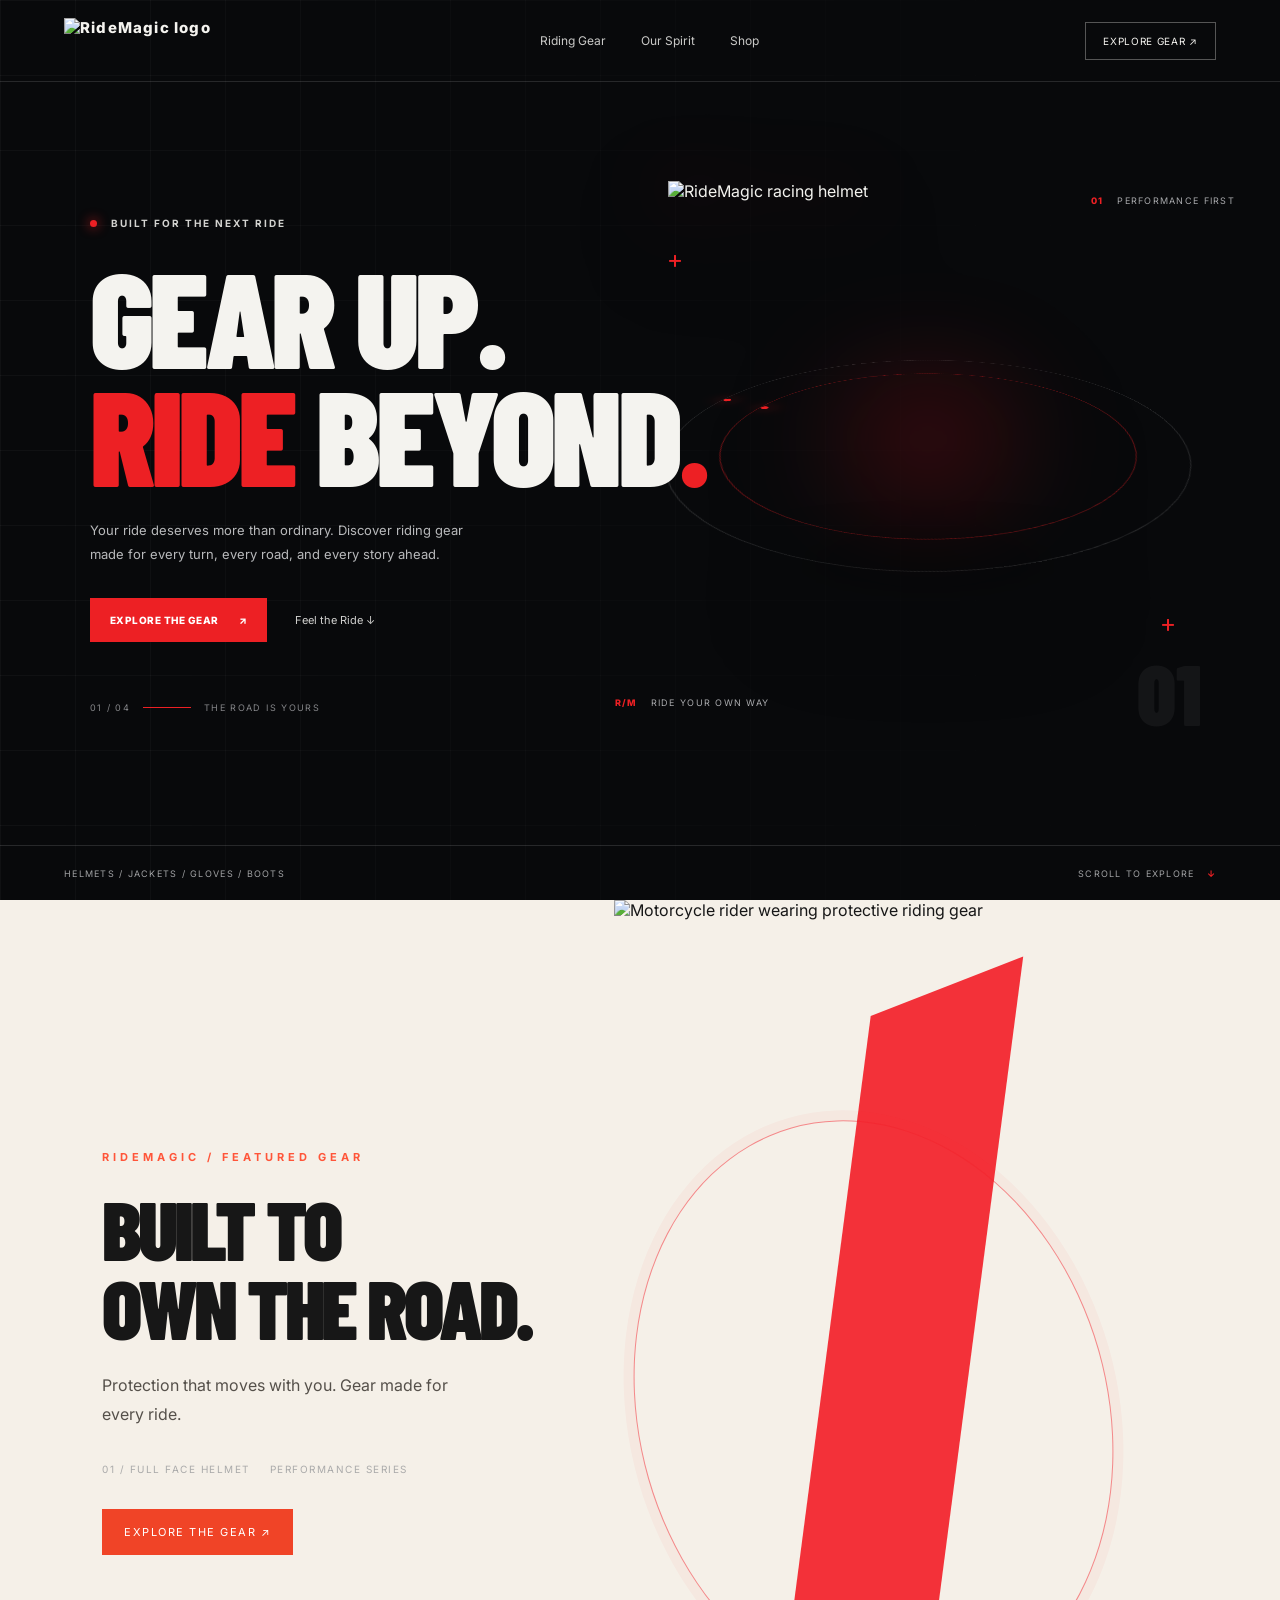
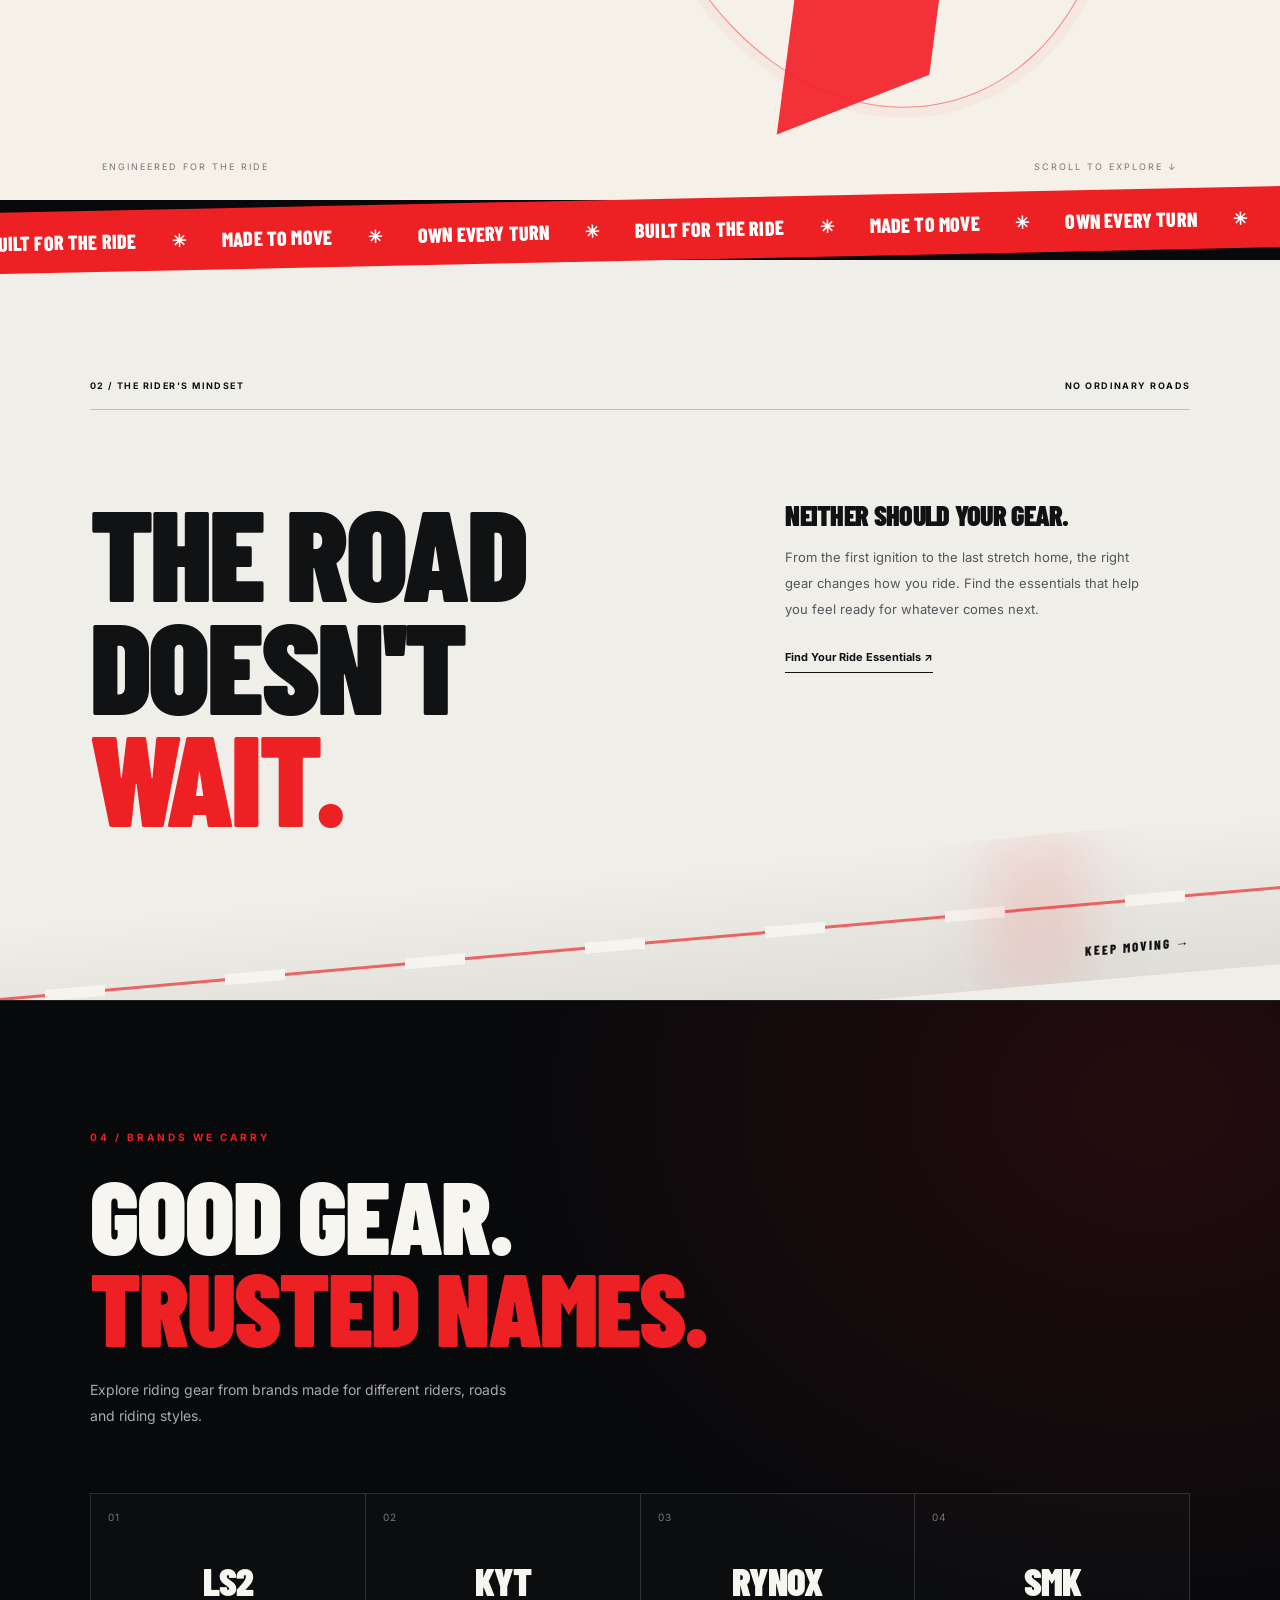
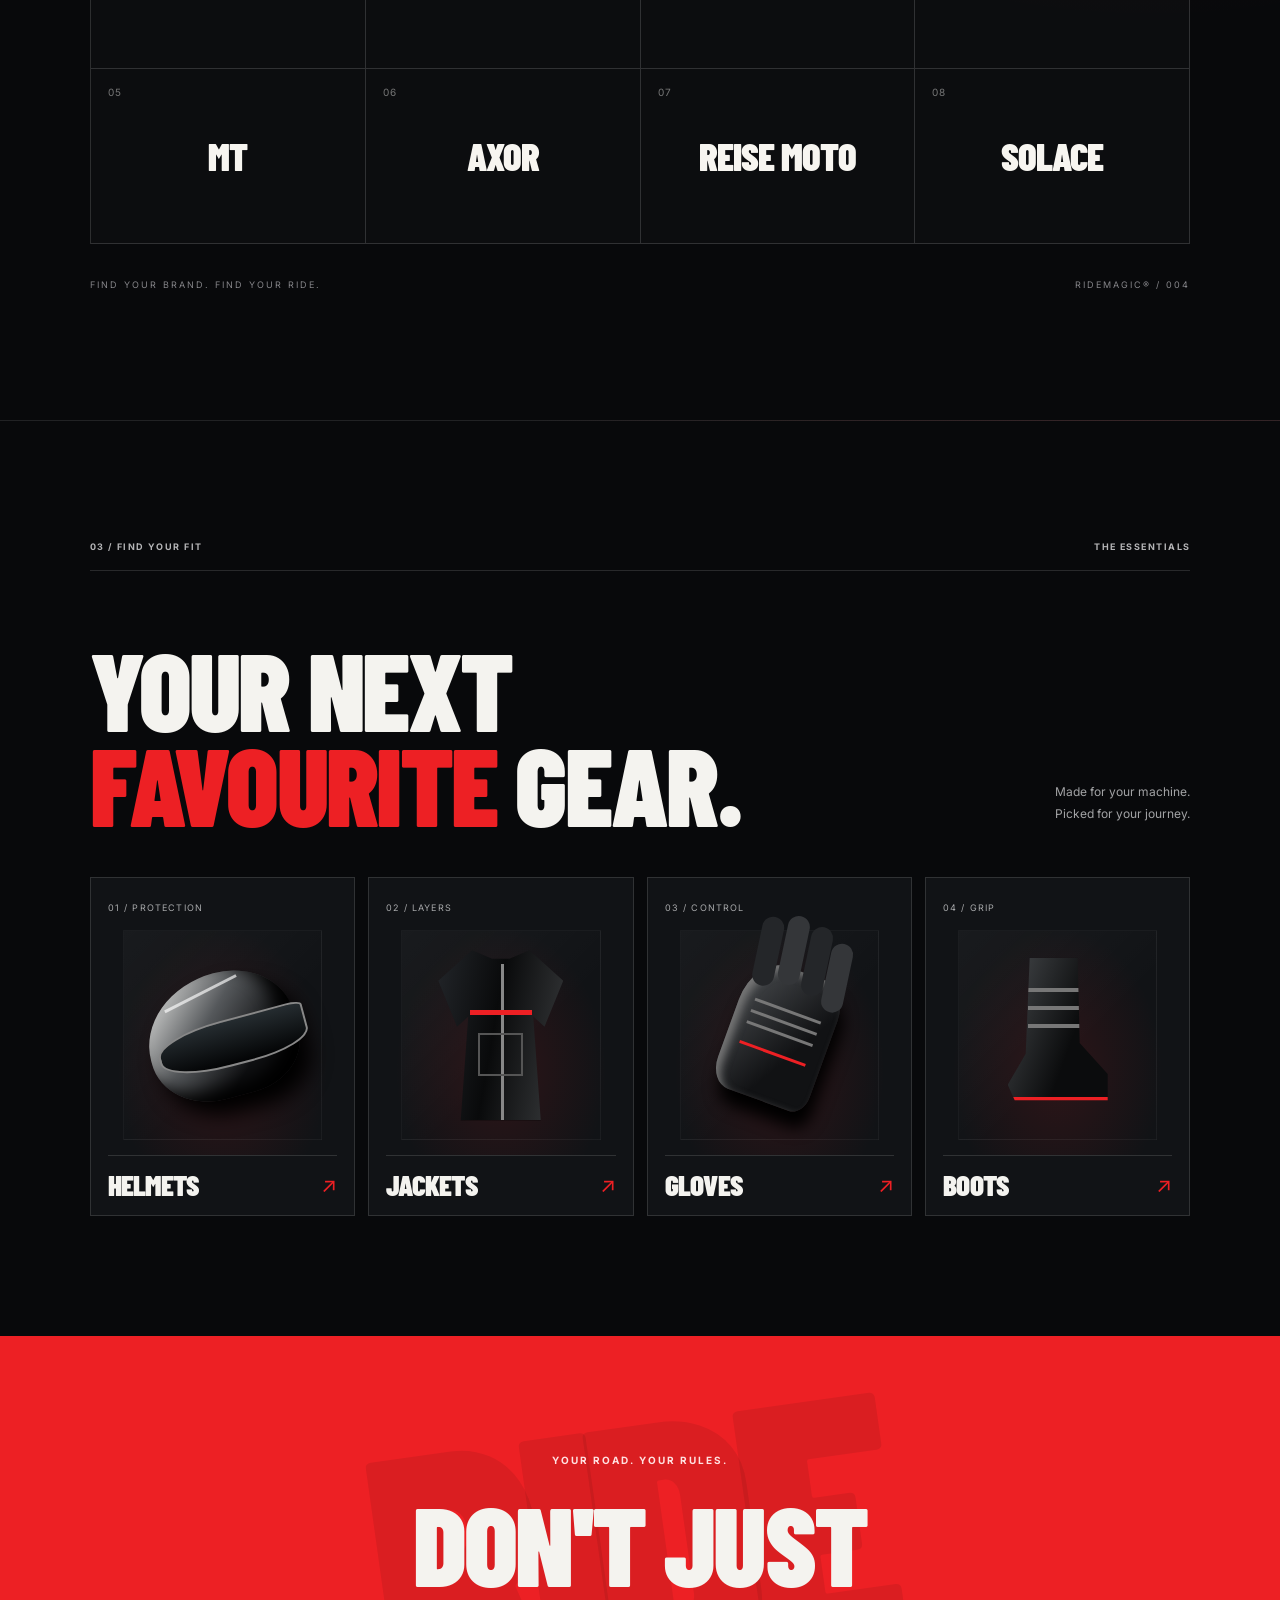
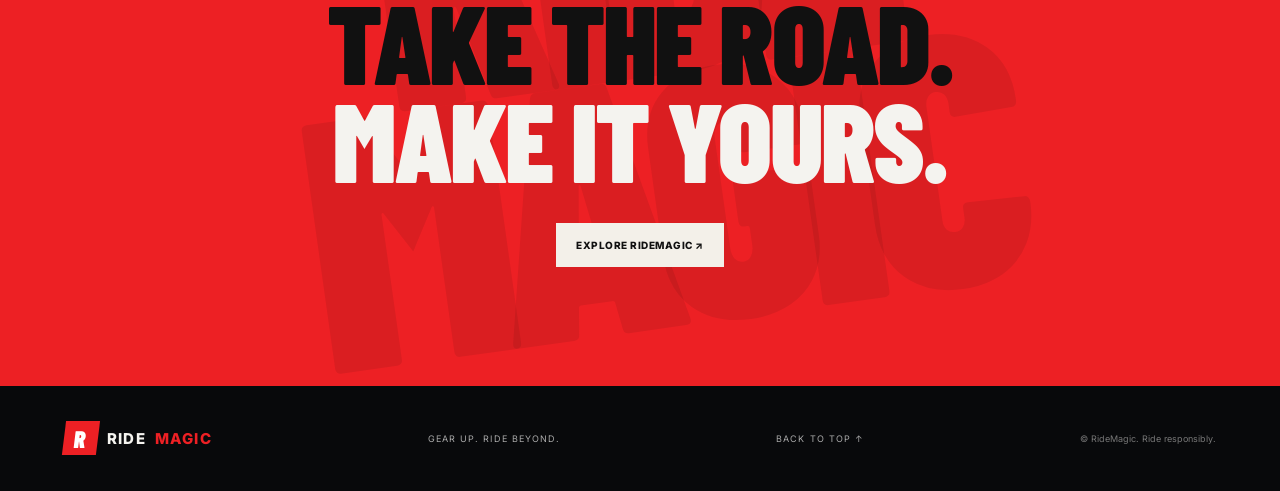
==== index.html @ cced3eed "Initial RideMagic website upload" ====
<!DOCTYPE html>
<html lang="en">
<head>
  <meta charset="UTF-8">
  <meta name="viewport" content="width=device-width, initial-scale=1.0">
  <meta name="theme-color" content="#08090b">
  <title>RideMagic | Gear Up. Ride Beyond.</title>

  <link rel="preconnect" href="https://fonts.googleapis.com">
  <link href="https://fonts.googleapis.com/css2?family=Barlow+Condensed:wght@500;600;700;800;900&family=Inter:wght@400;500;600;700&display=swap" rel="stylesheet">

  <link rel="stylesheet" href="style.css">
</head>
<body>

  <header class="site-header">
    <a href="#home" class="brand">
        <img src="assets/ridemagic-logo.png" alt="RideMagic logo">
    </a>

    <nav class="navigation" id="navigation">
      <a href="#gear">Riding Gear</a>
      <a href="#story">Our Spirit</a>
      <a href="#shop">Shop</a>
    </nav>

    <a href="#gear" class="header-button">Explore Gear ↗</a>

    <button class="menu-toggle" id="menu-toggle" aria-label="Open menu">☰</button>
  </header>

  <main>
    <!-- HERO -->
    <section class="hero" id="home">
      <div class="hero-grid"></div>

      <div class="hero-content">
        <p class="eyebrow"><span class="live-dot"></span> BUILT FOR THE NEXT RIDE</p>

        <h1>GEAR UP.<br><span>RIDE</span> BEYOND<span class="red">.</span></h1>

        <p class="hero-description">
          Your ride deserves more than ordinary. Discover riding gear
          made for every turn, every road, and every story ahead.
        </p>

        <div class="hero-actions">
          <a href="#gear" class="button button-red">Explore the Gear <span>↗</span></a>
          <a href="#story" class="text-link">Feel the Ride ↓</a>
        </div>

        <div class="hero-count">
          <span>01 / 04</span>
          <span class="count-line"></span>
          <span>THE ROAD IS YOURS</span>
        </div>
      </div>
       


      <!-- CSS-BUILT 3D HELMET -->
      <div class="visual-stage">
        <div class="orbit orbit-one"></div>
        <div class="orbit orbit-two"></div>

        <div class="floating-label label-top">
          <span>01</span> PERFORMANCE FIRST
        </div>

        


<div class="helmet-wrap" id="helmet">
  <div class="helmet-shadow"></div>

  
<div class="helmet-glow"></div>

<div class="helmet-showcase" id="helmet-showcase">
  <img
    src="assets/hero-helmet.png"
    alt="RideMagic racing helmet"
    class="helmet-image active"
    id="helmet-image"
  />

  <img
    src="assets/helmet-black.png"
    alt="Black motorcycle helmet"
    class="helmet-image"
  />

  <img
    src="assets/helmet-sport.png"
    alt="Sport motorcycle helmet"
    class="helmet-image"
  />

  <img
    src="assets/helmet-carbon.png"
    alt="Carbon motorcycle helmet"
    class="helmet-image"
  />
</div>



</div>



        <div class="floating-label label-bottom">
          <span>R/M</span> RIDE YOUR OWN WAY
        </div>

        <span class="cross cross-one">+</span>
        <span class="cross cross-two">+</span>
        <span class="stage-number">01</span>
      </div>

      <div class="hero-footer">
        <span>HELMETS / JACKETS / GLOVES / BOOTS</span>
        <span>SCROLL TO EXPLORE <b>↓</b></span>
      </div>
    </section>
    <section class="product-showcase" id="featured-gear">
  <div class="showcase-glow"></div>

  <div class="showcase-copy">
    <span class="eyebrow">RIDEMAGIC / FEATURED GEAR</span>
    <h2>BUILT TO<br />OWN THE ROAD.</h2>
    <p>Protection that moves with you. Gear made for every ride.</p>

    <div class="product-meta">
      <span>01 / FULL FACE HELMET</span>
      <span>PERFORMANCE SERIES</span>
    </div>

    <a href="#gear" class="showcase-button">EXPLORE THE GEAR ↗</a>
  </div>

  <div class="showcase-helmet-target" id="helmet-destination">
  <img
    src="assets/rider.png"
    alt="Motorcycle rider wearing protective riding gear"
    class="showcase-rider-image"
  >
</div>

  <div class="showcase-bottom">
    <span>ENGINEERED FOR THE RIDE</span>
    <span>SCROLL TO EXPLORE ↓</span>
  </div>
</section>

    <!-- MOVING TEXT STRIP -->
    <section class="ticker">
      <div class="ticker-track">
        <span>BUILT FOR THE RIDE</span><b>✳</b>
        <span>MADE TO MOVE</span><b>✳</b>
        <span>OWN EVERY TURN</span><b>✳</b>
        <span>BUILT FOR THE RIDE</span><b>✳</b>
        <span>MADE TO MOVE</span><b>✳</b>
        <span>OWN EVERY TURN</span><b>✳</b>
      </div>
    </section>

    <!-- BRAND STORY -->
    <section class="story section-pad" id="story">
      <div class="section-label">
        <span>02 / THE RIDER'S MINDSET</span>
        <span>NO ORDINARY ROADS</span>
      </div>

      <div class="story-layout">
        <h2>THE ROAD<br>DOESN'T <span>WAIT.</span></h2>

        <div class="story-copy">
          <h3>Neither should your gear.</h3>
          <p>
            From the first ignition to the last stretch home, the right
            gear changes how you ride. Find the essentials that help you
            feel ready for whatever comes next.
          </p>
          <a href="#gear" class="under-link">Find Your Ride Essentials ↗</a>
        </div>
      </div>

      <div class="road-graphic">
        <div class="road-line"></div>
        <div class="road-dashes"></div>
        <div class="road-glow"></div>
        <span>KEEP MOVING →</span>
      </div>
    </section>

<!-- RIDEMAGIC BRAND SHOWCASE -->
<section class="brands-section" id="brands">
  <div class="brands-heading">
    <span class="brands-eyebrow">04 / BRANDS WE CARRY</span>
    <h2>GOOD GEAR.<br><span>TRUSTED NAMES.</span></h2>
    <p>Explore riding gear from brands made for different riders, roads and riding styles.</p>
  </div>

  <div class="brands-grid">
    <a href="#gear" class="brand-card"><span>01</span><strong>LS2</strong><i>↗</i></a>
    <a href="#gear" class="brand-card"><span>02</span><strong>KYT</strong><i>↗</i></a>
    <a href="#gear" class="brand-card"><span>03</span><strong>RYNOX</strong><i>↗</i></a>
    <a href="#gear" class="brand-card"><span>04</span><strong>SMK</strong><i>↗</i></a>
    <a href="#gear" class="brand-card"><span>05</span><strong>MT</strong><i>↗</i></a>
    <a href="#gear" class="brand-card"><span>06</span><strong>AXOR</strong><i>↗</i></a>
    <a href="#gear" class="brand-card"><span>07</span><strong>REISE MOTO</strong><i>↗</i></a>
    <a href="#gear" class="brand-card"><span>08</span><strong>SOLACE</strong><i>↗</i></a>
  </div>

  <div class="brands-footer">
    <span>FIND YOUR BRAND. FIND YOUR RIDE.</span>
    <span>RIDEMAGIC® / 004</span>
  </div>
</section>

    <!-- GEAR COLLECTION -->
    <section class="gear section-pad" id="gear">
      <div class="section-label">
        <span>03 / FIND YOUR FIT</span>
        <span>THE ESSENTIALS</span>
      </div>

      <div class="gear-heading">
        <h2>YOUR NEXT<br><span>FAVOURITE</span> GEAR.</h2>
        <p>Made for your machine.<br>Picked for your journey.</p>
      </div>

      <div class="gear-grid">
        <a href="#shop" class="gear-card">
          <span class="card-index">01 / PROTECTION</span>
          <div class="gear-art">
            <div class="mini-helmet"><i></i></div>
          </div>
          <div class="card-bottom"><h3>HELMETS</h3><span>↗</span></div>
        </a>

        <a href="#shop" class="gear-card">
          <span class="card-index">02 / LAYERS</span>
          <div class="gear-art">
            <div class="jacket-shape"><i></i><b></b></div>
          </div>
          <div class="card-bottom"><h3>JACKETS</h3><span>↗</span></div>
        </a>

        <a href="#shop" class="gear-card">
          <span class="card-index">03 / CONTROL</span>
          <div class="gear-art">
            <div class="glove-shape"><i></i><i></i><i></i><i></i></div>
          </div>
          <div class="card-bottom"><h3>GLOVES</h3><span>↗</span></div>
        </a>

        <a href="#shop" class="gear-card">
          <span class="card-index">04 / GRIP</span>
          <div class="gear-art">
            <div class="boot-shape"><i></i></div>
          </div>
          <div class="card-bottom"><h3>BOOTS</h3><span>↗</span></div>
        </a>
      </div>
    </section>

    <!-- FINAL CTA -->
    <section class="final-section" id="shop">
      <div class="giant-text"><span>RIDE</span><span>MAGIC</span></div>

      <div class="final-content">
        <p class="eyebrow">YOUR ROAD. YOUR RULES.</p>
        <h2>DON'T JUST<br><span>TAKE THE ROAD.</span><br>MAKE IT YOURS.</h2>

        <!-- Replace # with your actual shop URL -->
        <a href="#" class="button button-light">Explore RideMagic ↗</a>
      </div>
    </section>
  </main>

  <footer class="footer">
    <a href="#home" class="brand">
      <span class="brand-icon">R</span>
      RIDE<span class="red">MAGIC</span>
    </a>
    <span>GEAR UP. RIDE BEYOND.</span>
    <a href="#home">BACK TO TOP ↑</a>
    <small>© <span id="year"></span> RideMagic. Ride responsibly.</small>
  </footer>

  <!-- Animation libraries -->
  <script src="https://cdnjs.cloudflare.com/ajax/libs/gsap/3.12.5/gsap.min.js"></script>
  <script src="https://cdnjs.cloudflare.com/ajax/libs/gsap/3.12.5/ScrollTrigger.min.js"></script>
  
<script type="importmap">
{
  "imports": {
    "three": "https://cdn.jsdelivr.net/npm/three@0.160.0/build/three.module.js"
  }
}
</script>

  <script type="module" src="script.js"></script>
</body>
</html>
---- style.css ----
:root {
  --bg: #08090b;
  --panel: #111316;
  --red: #ed2024;
  --white: #f4f3ef;
  --muted: #a2a3a5;
  --line: rgba(255, 255, 255, 0.13);
  --display: "Barlow Condensed", Impact, sans-serif;
  --body: "Inter", Arial, sans-serif;
}

* {
  box-sizing: border-box;
  margin: 0;
  padding: 0;
}

html {
  scroll-behavior: smooth;
  background: var(--bg);
}

body {
  background: var(--bg);
  color: var(--white);
  font-family: var(--body);
  overflow-x: hidden;
}

a {
  color: inherit;
  text-decoration: none;
}

button {
  font: inherit;
}

.red {
  color: var(--red);
}

/* HEADER */

.site-header {
  height: 82px;
  position: absolute;
  top: 0;
  left: 0;
  right: 0;
  z-index: 30;
  display: flex;
  align-items: center;
  justify-content: space-between;
  padding: 0 5vw;
  border-bottom: 1px solid var(--line);
}

.brand {
  display: flex;
  align-items: center;
  gap: 9px;
  font-size: 15px;
  font-weight: 800;
  letter-spacing: 0.08em;
}

.brand-icon {
  display: grid;
  place-items: center;
  width: 34px;
  height: 34px;
  background: var(--red);
  color: white;
  font: 900 24px var(--display);
  transform: skew(-7deg);
}

.navigation {
  display: flex;
  gap: 35px;
  font-size: 12px;
  color: #c9c9c7;
}

.navigation a,
.footer a {
  transition: color 0.25s ease;
}

.navigation a:hover,
.footer a:hover {
  color: var(--red);
}

.header-button {
  border: 1px solid #555;
  padding: 12px 17px;
  font-size: 10px;
  text-transform: uppercase;
  letter-spacing: 0.07em;
}

.menu-toggle {
  display: none;
  color: white;
  background: none;
  border: 0;
  font-size: 25px;
  cursor: pointer;
}

/* HERO SECTION */

.hero {
  min-height: 760px;
  height: 100svh;
  max-height: 1100px;
  position: relative;
  display: flex;
  align-items: center;
  padding: 100px 7vw 90px;
  overflow: hidden;
}

.hero-grid {
  position: absolute;
  inset: 0;
  background-image:
    linear-gradient(rgba(255,255,255,.035) 1px, transparent 1px),
    linear-gradient(90deg, rgba(255,255,255,.035) 1px, transparent 1px);
  background-size: 75px 75px;
  mask-image: linear-gradient(90deg, black, transparent 90%);
}

.hero-content {
  width: 57%;
  position: relative;
  z-index: 4;
  padding-top: 20px;
}

.eyebrow {
  font-size: 10px;
  letter-spacing: 0.2em;
  font-weight: 700;
  color: #d3d3d0;
}

.live-dot {
  display: inline-block;
  width: 7px;
  height: 7px;
  border-radius: 50%;
  background: var(--red);
  margin-right: 10px;
  box-shadow: 0 0 12px var(--red);
}

h1,
h2,
h3 {
  font-family: var(--display);
  font-weight: 900;
  line-height: 0.88;
  letter-spacing: -0.025em;
}

.hero h1 {
  font-size: clamp(76px, 10.5vw, 158px);
  margin: 28px 0 24px;
  letter-spacing: -0.035em;
}

.hero h1 > span:first-of-type {
  color: var(--red);
}

.hero-description {
  max-width: 390px;
  color: #b8b9bb;
  font-size: 13px;
  line-height: 1.9;
}

.hero-actions {
  display: flex;
  align-items: center;
  gap: 28px;
  margin-top: 31px;
}

.button {
  display: inline-flex;
  align-items: center;
  justify-content: space-between;
  padding: 16px 20px;
  font-size: 10px;
  font-weight: 800;
  letter-spacing: 0.05em;
  text-transform: uppercase;
  transition: transform 0.3s, background 0.3s;
}

.button:hover {
  transform: translateY(-4px);
}

.button span {
  margin-left: 20px;
}

.button-red {
  background: var(--red);
  color: white;
}

.button-red:hover {
  background: #ff383d;
}

.text-link {
  font-size: 11px;
  color: #d0d0ce;
}

.hero-count {
  display: flex;
  align-items: center;
  gap: 13px;
  margin-top: 60px;
  color: #858689;
  font-size: 9px;
  letter-spacing: 0.15em;
}

.count-line {
  width: 48px;
  height: 1px;
  background: var(--red);
}

/* 3D-STYLE HELMET */

.visual-stage {
  position: absolute;
  right: 2%;
  top: 10%;
  width: 51%;
  height: 78%;
  min-height: 480px;
  display: grid;
  place-items: center;
  perspective: 1000px;
}

.orbit {
  position: absolute;
  width: min(40vw, 530px);
  height: min(40vw, 530px);
  border: 1px solid rgba(255,255,255,.14);
  border-radius: 50%;
  transform: rotateX(67deg) rotateZ(-20deg);
  animation: orbit 18s linear infinite;
}

.orbit-two {
  width: min(32vw, 420px);
  height: min(32vw, 420px);
  border-color: rgba(237,32,36,.45);
  animation-duration: 14s;
  animation-direction: reverse;
}

.orbit::after {
  content: "";
  position: absolute;
  top: 13%;
  left: 16%;
  width: 8px;
  height: 8px;
  border-radius: 50%;
  background: var(--red);
  box-shadow: 0 0 22px var(--red);
}

@keyframes orbit {
  to {
    transform: rotateX(67deg) rotateZ(340deg);
  }
}

.helmet-wrap {
  position: relative;
  width: 360px;
  height: 310px;
  transform-style: preserve-3d;
  animation: helmetFloat 5s ease-in-out infinite;
  filter: drop-shadow(0 35px 45px rgba(0,0,0,.65));
}

.helmet {
  position: absolute;
  inset: 0;
  transform: rotate(-10deg) rotateY(-17deg);
  transform-style: preserve-3d;
}

.helmet-shell {
  position: absolute;
  left: 25px;
  top: 23px;
  width: 300px;
  height: 235px;
  border-radius: 54% 48% 43% 47% / 55% 57% 35% 40%;
  background: linear-gradient(
    135deg,
    #f8f8f5 0%,
    #b9bab9 17%,
    #35373a 37%,
    #151719 62%,
    #050607 78%
  );
  border: 2px solid #8e9092;
  box-shadow:
    inset -24px -18px 30px #050607,
    inset 10px 9px 15px rgba(255,255,255,.75),
    12px 20px 0 rgba(0,0,0,.25);
  transform: rotate(-8deg);
}

.helmet-shell::after {
  content: "";
  position: absolute;
  inset: 8px 16px 12px 12px;
  border-radius: inherit;
  border-top: 2px solid rgba(255,255,255,.75);
  border-left: 1px solid rgba(255,255,255,.25);
}

.helmet-ridge {
  position: absolute;
  top: 29px;
  left: 108px;
  width: 145px;
  height: 28px;
  border-radius: 50%;
  background: linear-gradient(#fff, #666);
  transform: rotate(-9deg);
  opacity: 0.75;
}

.helmet-visor {
  position: absolute;
  left: 53px;
  top: 106px;
  width: 260px;
  height: 85px;
  border-radius: 48% 20% 45% 35% / 30% 24% 65% 65%;
  background: linear-gradient(160deg, #101a22, #020405 70%);
  border: 3px solid #8e9295;
  transform: rotate(-7deg);
  box-shadow:
    inset 0 3px 9px rgba(255,255,255,.45),
    0 8px 0 #1d1f21;
}

.helmet-shine {
  position: absolute;
  left: 80px;
  top: 117px;
  width: 150px;
  height: 9px;
  background: linear-gradient(90deg, transparent, rgba(255,255,255,.55), transparent);
  transform: rotate(-15deg);
  filter: blur(2px);
}

.helmet-mouth {
  position: absolute;
  left: 95px;
  top: 205px;
  width: 95px;
  height: 28px;
  border-radius: 6px 5px 22px 20px;
  background: repeating-linear-gradient(90deg, #090a0b 0 7px, #55575a 8px 10px);
  transform: rotate(-6deg);
  border: 1px solid #777;
}

.helmet-bolt {
  position: absolute;
  top: 189px;
  left: 69px;
  width: 12px;
  height: 12px;
  border-radius: 50%;
  background: linear-gradient(135deg, #eee, #444);
  border: 2px solid #222;
}

.helmet-logo {
  position: absolute;
  top: 75px;
  left: 220px;
  font: 900 italic 22px var(--display);
  color: var(--red);
  transform: rotate(-9deg);
  text-shadow: 0 2px #000;
}

.helmet-logo span {
  color: white;
}

.helmet-shadow {
  position: absolute;
  bottom: 0;
  left: 65px;
  width: 240px;
  height: 25px;
  border-radius: 50%;
  background: #000;
  filter: blur(18px);
  animation: shadowPulse 5s ease-in-out infinite;
}

@keyframes helmetFloat {
  0%, 100% { transform: translateY(0) rotate(-2deg); }
  50% { transform: translateY(-19px) rotate(2deg); }
}

@keyframes shadowPulse {
  0%, 100% { transform: scale(1); opacity: .55; }
  50% { transform: scale(.8); opacity: .3; }
}

.floating-label {
  position: absolute;
  font-size: 9px;
  letter-spacing: 0.14em;
  color: #a9aaad;
}

.floating-label span {
  color: var(--red);
  font-weight: 800;
  margin-right: 10px;
}

.label-top {
  top: 15%;
  right: 3%;
}

.label-bottom {
  bottom: 12%;
  left: 2%;
}

.cross {
  position: absolute;
  color: var(--red);
  font-size: 25px;
}

.cross-one { top: 22%; left: 10%; }
.cross-two { bottom: 22%; right: 12%; }

.stage-number {
  position: absolute;
  right: 8%;
  bottom: 7%;
  font: 900 85px var(--display);
  color: rgba(255,255,255,.05);
}

.hero-footer {
  position: absolute;
  bottom: 0;
  left: 0;
  right: 0;
  height: 55px;
  border-top: 1px solid var(--line);
  padding: 0 5vw;
  display: flex;
  align-items: center;
  justify-content: space-between;
  font-size: 9px;
  letter-spacing: 0.14em;
  color: #a1a2a4;
}

.hero-footer b {
  color: var(--red);
  margin-left: 8px;
}

/* MOVING TICKER */

.ticker {
  overflow: hidden;
  background: var(--red);
  color: white;
  padding: 18px 0;
  transform: rotate(-1.2deg) scale(1.02);
  position: relative;
  z-index: 4;
}

.ticker-track {
  display: flex;
  align-items: center;
  justify-content: space-around;
  gap: 35px;
  width: max-content;
  white-space: nowrap;
  animation: tickerMove 24s linear infinite;
  font: 800 20px var(--display);
}

.ticker-track b {
  font-size: 17px;
}

@keyframes tickerMove {
  to { transform: translateX(-33.333%); }
}

/* STORY SECTION */

.section-pad {
  padding: 120px 7vw;
}

.story {
  position: relative;
  overflow: hidden;
  background: #efeee9;
  color: #111214;
  min-height: 740px;
}

.section-label {
  display: flex;
  justify-content: space-between;
  border-bottom: 1px solid rgba(0,0,0,.2);
  padding-bottom: 18px;
  font-size: 9px;
  letter-spacing: .16em;
  font-weight: 700;
}

.story-layout {
  display: grid;
  grid-template-columns: 1.2fr .8fr;
  gap: 8%;
  padding-top: 85px;
  position: relative;
  z-index: 2;
}

.story h2,
.gear h2 {
  font-size: clamp(70px, 10vw, 140px);
}

.story h2 span {
  color: var(--red);
}

.story-copy {
  padding-top: 8px;
  max-width: 370px;
}

.story-copy h3 {
  font-size: 28px;
  text-transform: uppercase;
  margin-bottom: 16px;
}

.story-copy p {
  font-size: 13px;
  line-height: 2;
  color: #55565a;
}

.under-link {
  display: inline-block;
  margin-top: 28px;
  padding-bottom: 8px;
  border-bottom: 1px solid #111;
  font-size: 11px;
  font-weight: 700;
}

.road-graphic {
  position: absolute;
  bottom: -20px;
  left: 0;
  right: 0;
  height: 150px;
  overflow: hidden;
  transform: skewY(-5deg);
  background: linear-gradient(180deg, transparent, #deddd7);
}

.road-line {
  position: absolute;
  left: 0;
  right: 0;
  top: 48%;
  height: 3px;
  background: var(--red);
  opacity: .65;
}

.road-dashes {
  position: absolute;
  top: calc(48% - 4px);
  left: -100%;
  width: 200%;
  height: 11px;
  background: repeating-linear-gradient(
    90deg,
    transparent 0 65px,
    #f5f4ef 65px 125px,
    transparent 125px 180px
  );
  animation: roadMove 2s linear infinite;
}

@keyframes roadMove {
  to { transform: translateX(180px); }
}

.road-glow {
  position: absolute;
  right: 15%;
  top: 0;
  width: 100px;
  height: 100%;
  background: rgba(237,32,36,.12);
  filter: blur(30px);
}

.road-graphic > span {
  position: absolute;
  right: 7%;
  bottom: 22px;
  font: 800 13px var(--display);
  letter-spacing: .15em;
}

/* GEAR COLLECTION */

.gear {
  background: var(--bg);
}

.gear .section-label {
  border-color: var(--line);
  color: #b5b5b7;
}

.gear-heading {
  display: flex;
  justify-content: space-between;
  align-items: flex-end;
  margin: 70px 0 45px;
}

.gear h2 {
  font-size: clamp(65px, 8.5vw, 118px);
}

.gear h2 span {
  color: var(--red);
}

.gear-heading > p {
  font-size: 12px;
  line-height: 1.8;
  color: var(--muted);
  padding-bottom: 8px;
}

.gear-grid {
  display: grid;
  grid-template-columns: repeat(4, 1fr);
  gap: 13px;
}

.gear-card {
  background: var(--panel);
  border: 1px solid var(--line);
  padding: 17px;
  min-width: 0;
  overflow: hidden;
  transition: transform .35s, border-color .35s;
}

.gear-card:hover {
  transform: translateY(-10px);
  border-color: var(--red);
}

.card-index {
  font-size: 9px;
  color: #a7a8aa;
  letter-spacing: .13em;
}

.gear-art {
  height: 240px;
  display: grid;
  place-items: center;
  position: relative;
  overflow: hidden;
  background: radial-gradient(ellipse at 50% 65%, rgba(237,32,36,.13), transparent 65%);
}

.gear-art::after {
  content: "";
  position: absolute;
  inset: 15px;
  background: linear-gradient(135deg, rgba(255,255,255,.035), transparent 60%);
  border: 1px solid rgba(255,255,255,.04);
}

/* Helmet card */

.mini-helmet {
  position: relative;
  width: 150px;
  height: 125px;
  border-radius: 55% 45% 38% 42%;
  background: linear-gradient(135deg, #f5f5f2, #55585b 40%, #101113 70%);
  box-shadow: inset -15px -12px 18px #000, 8px 16px 20px #000;
  transform: rotate(-15deg);
  z-index: 1;
  transition: transform .5s;
}

.mini-helmet::before {
  content: "";
  position: absolute;
  left: 8px;
  right: -10px;
  top: 48px;
  height: 43px;
  background: linear-gradient(#252c30, #030405);
  border: 2px solid #888;
  border-radius: 45% 10% 40% 45%;
}

.mini-helmet i {
  position: absolute;
  top: 15px;
  left: 25px;
  width: 80px;
  height: 3px;
  background: white;
  opacity: .65;
  transform: rotate(-12deg);
}

.gear-card:hover .mini-helmet {
  transform: rotate(-8deg) translateY(-8px) scale(1.05);
}

/* Jacket card */

.jacket-shape {
  width: 125px;
  height: 170px;
  position: relative;
  background: linear-gradient(100deg, #222529, #090a0b 45%, #393b3d);
  clip-path: polygon(27% 0,43% 5%,57% 5%,73% 0,100% 18%,85% 45%,76% 39%,82% 100%,18% 100%,24% 39%,15% 45%,0 18%);
  filter: drop-shadow(0 15px 10px #000);
  z-index: 1;
  transition: transform .5s;
}

.jacket-shape::before {
  content: "";
  position: absolute;
  left: 50%;
  top: 8%;
  bottom: 0;
  width: 3px;
  background: #888;
}

.jacket-shape i {
  position: absolute;
  left: 25%;
  top: 35%;
  width: 50%;
  height: 5px;
  background: var(--red);
}

.jacket-shape b {
  position: absolute;
  left: 32%;
  top: 49%;
  width: 36%;
  height: 25%;
  border: 2px solid #555;
}

.gear-card:hover .jacket-shape {
  transform: translateY(-8px) rotate(3deg);
}

/* Gloves card */

.glove-shape {
  position: relative;
  width: 100px;
  height: 135px;
  background: linear-gradient(120deg, #4b4e51, #111214 65%);
  border-radius: 35% 25% 15% 20%;
  transform: rotate(20deg);
  z-index: 1;
  box-shadow: inset 6px 4px 8px #777, 8px 15px 15px #000;
  transition: transform .5s;
}

.glove-shape::before {
  content: "";
  position: absolute;
  left: 0;
  top: -43px;
  width: 22px;
  height: 70px;
  background: #242629;
  border-radius: 15px;
  transform: rotate(-8deg);
  box-shadow: 25px -6px 0 #343639, 50px 0 0 #242629, 73px 12px 0 #343639;
}

.glove-shape i {
  position: absolute;
  left: 15px;
  right: 15px;
  height: 3px;
  background: #777;
  top: 40px;
}

.glove-shape i:nth-child(2) { top: 52px; }
.glove-shape i:nth-child(3) { top: 64px; }
.glove-shape i:nth-child(4) { top: 85px; background: var(--red); }

.gear-card:hover .glove-shape {
  transform: rotate(12deg) translateY(-8px);
}

/* Boots card */

.boot-shape {
  position: relative;
  width: 100px;
  height: 155px;
  background: linear-gradient(110deg, #44474a, #0b0c0d 60%);
  clip-path: polygon(22% 0,70% 0,72% 55%,100% 75%,100% 92%,7% 92%,0 82%,18% 62%);
  filter: drop-shadow(10px 15px 12px #000);
  z-index: 1;
  transition: transform .5s;
}

.boot-shape::before {
  content: "";
  position: absolute;
  left: 20px;
  top: 30px;
  width: 58px;
  height: 4px;
  background: #777;
  box-shadow: 0 18px 0 #777, 0 36px 0 #777;
}

.boot-shape i {
  position: absolute;
  left: 0;
  right: 0;
  bottom: 8px;
  height: 8px;
  background: var(--red);
}

.gear-card:hover .boot-shape {
  transform: translateY(-8px) rotate(-4deg);
}

.card-bottom {
  display: flex;
  align-items: center;
  justify-content: space-between;
  border-top: 1px solid var(--line);
  padding-top: 16px;
}

.card-bottom h3 {
  font-size: 29px;
}

.card-bottom > span {
  color: var(--red);
  font-size: 21px;
}

/* FINAL SECTION */

.final-section {
  min-height: 650px;
  position: relative;
  display: grid;
  place-items: center;
  text-align: center;
  overflow: hidden;
  background: var(--red);
  padding: 100px 20px;
}

.giant-text {
  position: absolute;
  inset: 0;
  display: flex;
  flex-direction: column;
  justify-content: center;
  align-items: center;
  font: 900 clamp(150px, 28vw, 380px)/.7 var(--display);
  color: rgba(0,0,0,.08);
  letter-spacing: -.06em;
  transform: rotate(-8deg);
  white-space: nowrap;
}

.final-content {
  position: relative;
  z-index: 2;
}

.final-content .eyebrow {
  color: #ffe1e1;
}

.final-content h2 {
  font-size: clamp(52px, 8.7vw, 120px);
  margin: 28px 0 35px;
}

.final-content h2 span {
  color: #111;
}

.button-light {
  background: #f3f0e9;
  color: #111;
}

.button-light:hover {
  background: white;
}

/* FOOTER */

.footer {
  min-height: 105px;
  padding: 25px 5vw;
  display: flex;
  align-items: center;
  justify-content: space-between;
  gap: 20px;
  flex-wrap: wrap;
}

.footer > span,
.footer > a:not(.brand) {
  font-size: 9px;
  letter-spacing: .12em;
  color: #aaa;
}

.footer small {
  font-size: 9px;
  color: #777;
}

/* SCROLL REVEALS */

.reveal {
  opacity: 0;
  transform: translateY(35px);
}

.reveal.is-visible {
  opacity: 1;
  transform: translateY(0);
  transition: opacity .8s ease, transform .8s cubic-bezier(.2,.75,.25,1);
}

/* TABLETS */

@media (max-width: 900px) {
  .hero {
    min-height: 850px;
    height: auto;
    padding-top: 150px;
    align-items: flex-start;
  }

  .hero-content {
    width: 100%;
  }

  .visual-stage {
    right: -10%;
    top: 36%;
    width: 75%;
    height: 55%;
    opacity: .9;
  }

  .hero-description {
    max-width: 330px;
  }

  .hero-count {
    margin-top: 38px;
  }

  .gear-grid {
    grid-template-columns: repeat(2, 1fr);
  }

  .gear-art {
    height: 230px;
  }

  .story-layout {
    grid-template-columns: 1fr;
    gap: 35px;
  }

  .story-copy {
    max-width: 460px;
  }

  .story {
    min-height: 780px;
  }

  .gear-heading {
    align-items: flex-start;
    gap: 25px;
    flex-direction: column;
  }

  .gear-heading > p {
    align-self: flex-end;
  }
}

/* MOBILE */

@media (max-width: 560px) {
  .site-header {
    height: 70px;
    padding: 0 5vw;
  }

  .header-button {
    display: none;
  }

  .menu-toggle {
    display: block;
    position: relative;
    z-index: 32;
  }

  .navigation {
    display: none;
    position: absolute;
    top: 70px;
    left: 0;
    right: 0;
    padding: 25px 6vw;
    background: #111316;
    flex-direction: column;
    gap: 22px;
    border-bottom: 1px solid var(--line);
  }

  .navigation.nav-open {
    display: flex;
  }

  .hero {
    min-height: 780px;
    padding: 130px 6vw 90px;
    align-items: flex-start;
  }

  .hero-content {
    width: 100%;
  }

  .hero h1 {
    font-size: clamp(67px, 17vw, 100px);
    margin: 23px 0 18px;
  }

  .hero-description {
    max-width: 290px;
    font-size: 12px;
  }

  .hero-actions {
    gap: 18px;
    flex-wrap: wrap;
  }

  .button {
    padding: 14px 15px;
  }

  .hero-count {
    margin-top: 30px;
  }

  .visual-stage {
    top: 43%;
    right: -22%;
    width: 110%;
    height: 45%;
    min-height: 300px;
    opacity: .72;
  }

  .helmet-wrap {
    transform: scale(.67);
  }

  .orbit {
    width: 330px;
    height: 330px;
  }

  .orbit-two {
    width: 260px;
    height: 260px;
  }

  .floating-label {
    font-size: 7px;
  }

  .label-top {
    right: 12%;
    top: 10%;
  }

  .label-bottom {
    left: 12%;
    bottom: 9%;
  }

  .hero-footer {
    padding: 0 6vw;
    font-size: 7px;
    letter-spacing: .07em;
  }

  .hero-footer span:first-child {
    max-width: 58%;
  }

  .ticker {
    padding: 14px 0;
  }

  .ticker-track {
    font-size: 17px;
  }

  .section-pad {
    padding: 75px 6vw;
  }

  .section-label {
    font-size: 8px;
  }

  .story-layout {
    padding-top: 55px;
  }

  .story h2 {
    font-size: clamp(65px, 16vw, 92px);
  }

  .story {
    min-height: 720px;
  }

  .story-copy h3 {
    font-size: 24px;
  }

  .story-copy p {
    font-size: 12px;
  }

  .road-graphic {
    height: 110px;
  }

  .gear h2 {
    font-size: clamp(57px, 14vw, 82px);
  }

  .gear-heading {
    margin: 50px 0 30px;
  }

  .gear-grid {
    gap: 9px;
  }

  .gear-card {
    padding: 10px;
  }

  .card-index {
    font-size: 7px;
  }

  .gear-art {
    height: 175px;
  }

  .mini-helmet {
    transform: scale(.76) rotate(-15deg);
  }

  .jacket-shape {
    transform: scale(.78);
  }

  .glove-shape {
    transform: scale(.78) rotate(20deg);
  }

  .boot-shape {
    transform: scale(.8);
  }

  .card-bottom {
    padding-top: 12px;
  }

  .card-bottom h3 {
    font-size: 23px;
  }

  .card-bottom > span {
    font-size: 17px;
  }

  .final-section {
    min-height: 560px;
  }

  .final-content h2 {
    font-size: clamp(48px, 12vw, 75px);
  }

  .footer {
    justify-content: center;
    text-align: center;
    flex-direction: column;
    padding: 35px 20px;
  }
}

@media (prefers-reduced-motion: reduce) {
  *,
  *::before,
  *::after {
    animation-duration: .01ms !important;
    animation-iteration-count: 1 !important;
    scroll-behavior: auto !important;
    transition-duration: .01ms !important;
  }
}
/* FEATURED PRODUCT SHOWCASE */


.product-showcase {
  position: relative;
  min-height: 100vh;
  overflow: hidden;
  isolation: isolate;
  display: flex;
  align-items: center;
  background: #F5F0E8;
  color: #fff;
  padding: 100px 8%;
}


.showcase-glow {
  position: absolute;
  z-index: -1;
  width: 550px;
  height: 550px;
  right: 8%;
  top: 50%;
  transform: translateY(-50%);
  border-radius: 50%;
  background: #f04427;
  opacity: 0.14;
  filter: blur(120px);
  pointer-events: none;
}

.showcase-copy {
  position: relative;
  z-index: 3;
  width: 48%;
  max-width: 620px;
}

.showcase-copy .eyebrow {
  color: #ff5539;
  font-size: 11px;
  letter-spacing: 4px;
}

.showcase-copy h2 {
  margin: 24px 0;
  font-size: clamp(42px, 6.5vw, 96px);
  line-height: 0.95;
  letter-spacing: -4px;
}

.showcase-copy p {
  max-width: 360px;
  color: #aaa;
  line-height: 1.8;
}

.product-meta {
  display: flex;
  flex-wrap: wrap;
  gap: 20px;
  margin: 34px 0;
  color: #aaa;
  font-size: 10px;
  letter-spacing: 1.5px;
}

.showcase-button {
  display: inline-block;
  padding: 16px 22px;
  background: #f04427;
  color: #fff;
  text-decoration: none;
  font-size: 11px;
  letter-spacing: 1.5px;
  transition: background 0.3s, transform 0.3s;
}

.showcase-button:hover {
  background: #ff654b;
  transform: translateY(-3px);
}

/* Destination for the travelling helmet */
.showcase-helmet-target {
  position: absolute;
  right: 7%;
  top: 50%;
  width: min(43vw, 570px);
  height: min(43vw, 570px);
  transform: translateY(-50%);
  border-radius: 50%;
  background: radial-gradient(circle, #4c1a14 0%, #1b0d0c 45%, transparent 72%);
  pointer-events: none;
}

.showcase-bottom {
  position: absolute;
  left: 8%;
  right: 8%;
  bottom: 28px;
  display: flex;
  justify-content: space-between;
  color: #777;
  font-size: 9px;
  letter-spacing: 2px;
}

@media (max-width: 768px) {
  .product-showcase {
    min-height: 100svh;
    padding: 70px 7%;
    align-items: flex-start;
  }

  .showcase-copy {
    width: 100%;
    padding-top: 30px;
  }

  .showcase-copy h2 {
    font-size: clamp(42px, 12vw, 70px);
    letter-spacing: -2px;
  }

  .showcase-helmet-target {
    width: 80vw;
    height: 80vw;
    right: 10%;
    top: auto;
    bottom: 3%;
    transform: none;
  }

  .showcase-bottom {
    bottom: 15px;
    font-size: 8px;
    gap: 12px;
  }
}

/* ==================================
   RIDEMAGIC BRAND SHOWCASE
================================== */

.brands-section {
  position: relative;
  overflow: hidden;
  padding: 130px 7%;
  background:
    radial-gradient(ellipse at 90% 10%, rgba(237, 32, 36, .12), transparent 40%),
    #08090b;
  color: #f7f5f0;
  border-top: 1px solid rgba(255,255,255,.1);
  border-bottom: 1px solid rgba(255,255,255,.1);
}

.brands-heading {
  max-width: 720px;
  margin-bottom: 65px;
}

.brands-eyebrow {
  display: block;
  color: #ed2024;
  font-size: 10px;
  font-weight: 700;
  letter-spacing: 3px;
  margin-bottom: 25px;
}

.brands-heading h2 {
  margin: 0;
  font-family: var(--display, "Barlow Condensed", sans-serif);
  font-size: clamp(48px, 8vw, 108px);
  line-height: .9;
  letter-spacing: -2px;
}

.brands-heading h2 span {
  color: #ed2024;
}

.brands-heading p {
  max-width: 420px;
  margin-top: 25px;
  color: #a9aaad;
  font-size: 14px;
  line-height: 1.8;
}

.brands-grid {
  display: grid;
  grid-template-columns: repeat(4, minmax(0, 1fr));
  border-top: 1px solid rgba(255,255,255,.15);
  border-left: 1px solid rgba(255,255,255,.15);
}

.brand-card {
  position: relative;
  min-height: 175px;
  display: flex;
  align-items: center;
  justify-content: center;
  padding: 25px;
  overflow: hidden;
  color: #f7f5f0;
  text-decoration: none;
  border-right: 1px solid rgba(255,255,255,.15);
  border-bottom: 1px solid rgba(255,255,255,.15);
  background: rgba(255,255,255,.015);
  transition: background .4s ease, transform .4s ease;
}

.brand-card::before {
  content: "";
  position: absolute;
  inset: auto 0 0;
  height: 3px;
  background: #ed2024;
  transform: scaleX(0);
  transform-origin: left;
  transition: transform .4s ease;
}

.brand-card > span {
  position: absolute;
  top: 17px;
  left: 17px;
  color: #777;
  font-size: 10px;
  letter-spacing: 1px;
}

.brand-card strong {
  font-family: var(--display, "Barlow Condensed", sans-serif);
  font-size: clamp(23px, 3vw, 42px);
  font-weight: 900;
  letter-spacing: -1px;
  text-align: center;
  transition: color .3s ease, transform .4s ease;
}

.brand-card i {
  position: absolute;
  right: 18px;
  bottom: 15px;
  color: #ed2024;
  font-style: normal;
  opacity: 0;
  transform: translate(-5px, 5px);
  transition: opacity .3s ease, transform .3s ease;
}

.brand-card:hover {
  background: rgba(237,32,36,.08);
}

.brand-card:hover::before {
  transform: scaleX(1);
}

.brand-card:hover strong {
  color: #ed2024;
  transform: translateY(-4px);
}

.brand-card:hover i {
  opacity: 1;
  transform: translate(0, 0);
}

.brands-footer {
  display: flex;
  justify-content: space-between;
  gap: 20px;
  margin-top: 35px;
  color: #858589;
  font-size: 9px;
  letter-spacing: 2px;
}

@media (max-width: 800px) {
  .brands-section {
    padding: 90px 6%;
  }

  .brands-grid {
    grid-template-columns: repeat(2, minmax(0, 1fr));
  }

  .brand-card {
    min-height: 135px;
  }
}

@media (max-width: 420px) {
  .brands-heading h2 {
    letter-spacing: -1px;
  }

  .brand-card {
    padding: 18px 10px;
  }

  .brand-card strong {
    font-size: 27px;
  }

  .brands-footer {
    font-size: 8px;
    letter-spacing: 1px;
  }
}

/* RideMagic header logo */
.brand img {
  width: 150px;
  height: 45px;
  object-fit: contain;
  object-position: left center;
  display: block;
}

.brand {
  display: flex;
  align-items: center;
  flex-shrink: 0;
}

/* Real helmet product image */
.real-helmet {
  display: block;
  width: 100%;
  max-width: 520px;
  height: auto;
  object-fit: contain;
  position: relative;
  z-index: 2;
  filter: drop-shadow(0 25px 35px rgba(0, 0, 0, 0.45));
}

.helmet-wrap {
  width: min(100%, 520px);
}

#helmet-3d-container {
  width: 100%;
  height: 480px;
  min-height: 480px;
  position: relative;
  z-index: 5;
}

#helmet-3d-container canvas {
  display: block;
  width: 100%;
  height: 100%;
}

/* RideMagic floating helmet animation */

.helmet-wrap {
  position: relative;
  display: flex;
  align-items: center;
  justify-content: center;
  perspective: 1000px;
  overflow: visible;
}

.helmet-image {
  position: relative;
  z-index: 2;
  display: block;
  width: 100%;
  max-width: 560px;
  height: auto;
  object-fit: contain;
  transform-style: preserve-3d;
  will-change: transform;
  animation: helmetFloat 4s ease-in-out infinite;
  filter: drop-shadow(0 25px 30px rgba(0, 0, 0, 0.22));
}


@keyframes helmetFloat {
  0%, 100% {
    transform: translateY(0) rotate(-2deg)
      rotateX(var(--mouse-tilt-x, 0deg))
      rotateY(var(--mouse-tilt-y, 0deg));
  }

  50% {
    transform: translateY(-18px) rotate(2deg)
      rotateX(var(--mouse-tilt-x, 0deg))
      rotateY(var(--mouse-tilt-y, 0deg));
  }
}


.helmet-shadow {
  position: absolute;
  z-index: 1;
  bottom: 5%;
  left: 20%;
  width: 60%;
  height: 35px;
  background: rgba(0, 0, 0, 0.22);
  filter: blur(22px);
  border-radius: 50%;
  animation: helmetShadow 4s ease-in-out infinite;
}

@keyframes helmetShadow {
  0%, 100% {
    transform: scale(1);
    opacity: 0.35;
  }
  50% {
    transform: scale(0.78);
    opacity: 0.18;
  }
}

@media (prefers-reduced-motion: reduce) {
  .helmet-image,
  .helmet-shadow {
    animation: none;
  }
}

/* RideMagic cinematic helmet showcase */

.helmet-wrap {
  position: relative;
  isolation: isolate;
}

.helmet-showcase {
  position: relative;
  width: 100%;
  height: 520px;
  display: grid;
  place-items: center;
  perspective: 1000px;
}

.helmet-showcase .helmet-image {
  grid-area: 1 / 1;
  width: 100%;
  height: 100%;
  max-width: 560px;
  object-fit: contain;
  opacity: 0;
  visibility: hidden;
  pointer-events: none;
  transform: translateY(20px) scale(0.88);
  transition:
    opacity 0.9s ease,
    transform 1.1s ease,
    filter 0.9s ease,
    visibility 0.9s;
    animation: helmetFloat 4s ease-in-out infinite;
}

.helmet-showcase .helmet-image.active {
  opacity: 1;
  visibility: visible;
  pointer-events: auto;
  transform: translateY(0) scale(1);
  filter: drop-shadow(0 0 35px rgba(255, 25, 35, 0.28));
}

.helmet-glow {
  position: absolute;
  width: 65%;
  height: 55%;
  top: 22%;
  left: 17.5%;
  border-radius: 50%;
  background: radial-gradient(
    circle,
    rgba(255, 20, 30, 0.22),
    transparent 70%
  );
  filter: blur(45px);
  pointer-events: none;
  z-index: -1;
}

@media (max-width: 768px) {
  .helmet-showcase {
    height: 360px;
  }

  .helmet-showcase .helmet-image {
    max-width: 100%;
  }
}

/* Featured Gear: rider image */
.product-showcase {
  color: #171717;
}

.showcase-helmet-target {
  position: absolute;
  right: 4%;
  top: 50%;
  transform: translateY(-50%);
  width: 48%;
  height: 85%;
  display: flex;
  align-items: center;
  justify-content: center;
  overflow: hidden;
  background: transparent;
  z-index: 1;
}



.showcase-rider-image {
  display: block;
  width: 100%;
  height: auto;
  max-height: 78vh;
  object-fit: contain;
  object-position: center bottom;
  border-radius: 0;
  clip-path: none;
  mask-image: none;
}



.showcase-copy {
  position: relative;
  z-index: 2;
  color: #171717;
}

.showcase-copy h2 {
  color: #171717;
}

.showcase-copy p {
  color: #55504a;
}

.showcase-glow {
  display: none;
}

@media (max-width: 768px) {
  .product-showcase {
    min-height: 100vh;
    padding: 60px 6% 40px;
    flex-direction: column;
    align-items: flex-start;
  }

 
.showcase-helmet-target {
  width: 48%;
  height: 85%;
  display: flex;
  align-items: flex-end;
  justify-content: center;
  overflow: visible;

}


  .showcase-copy {
    width: 100%;
  }
}

/* RideMagic featured rider image fix */

.product-showcase .showcase-helmet-target {
  position: absolute;
  right: 4%;
  bottom: 0;
  top: auto;
  transform: none;
  width: 48%;
  height: 100%;
  display: flex;
  align-items: flex-end;
  justify-content: center;
  overflow: visible;
  isolation: isolate;
}



.product-showcase .showcase-rider-image {
  position: relative;
  z-index: 1;
  display: block;
  width: 100%;
  height: 100%;
  max-height: none;
  object-fit: contain;
  object-position: center bottom;
}


/* RideMagic: red graphic design behind the rider */
.product-showcase .showcase-helmet-target {
  position: absolute;
  isolation: isolate;
  overflow: visible;
}

.product-showcase .showcase-helmet-target::before {
  content: "";
  position: absolute;
  z-index: -1;
  width: 25%;
  height: 75%;
  top: 12%;
  left: 34%;
  background: #f3212b;
  transform: skewY(-28deg) rotate(8deg);
  opacity: 0.92;
}

.product-showcase .showcase-helmet-target::after {
  content: "";
  position: absolute;
  z-index: -1;
  width: 76%;
  height: 66%;
  top: 24%;
  left: 4%;
  border: 1px solid rgba(243, 33, 43, 0.5);
  border-radius: 50%;
  transform: rotate(-16deg);
  box-shadow: 0 0 0 10px rgba(243, 33, 43, 0.04);
}

.product-showcase .showcase-rider-image {
  position: relative;
  z-index: 1;
}
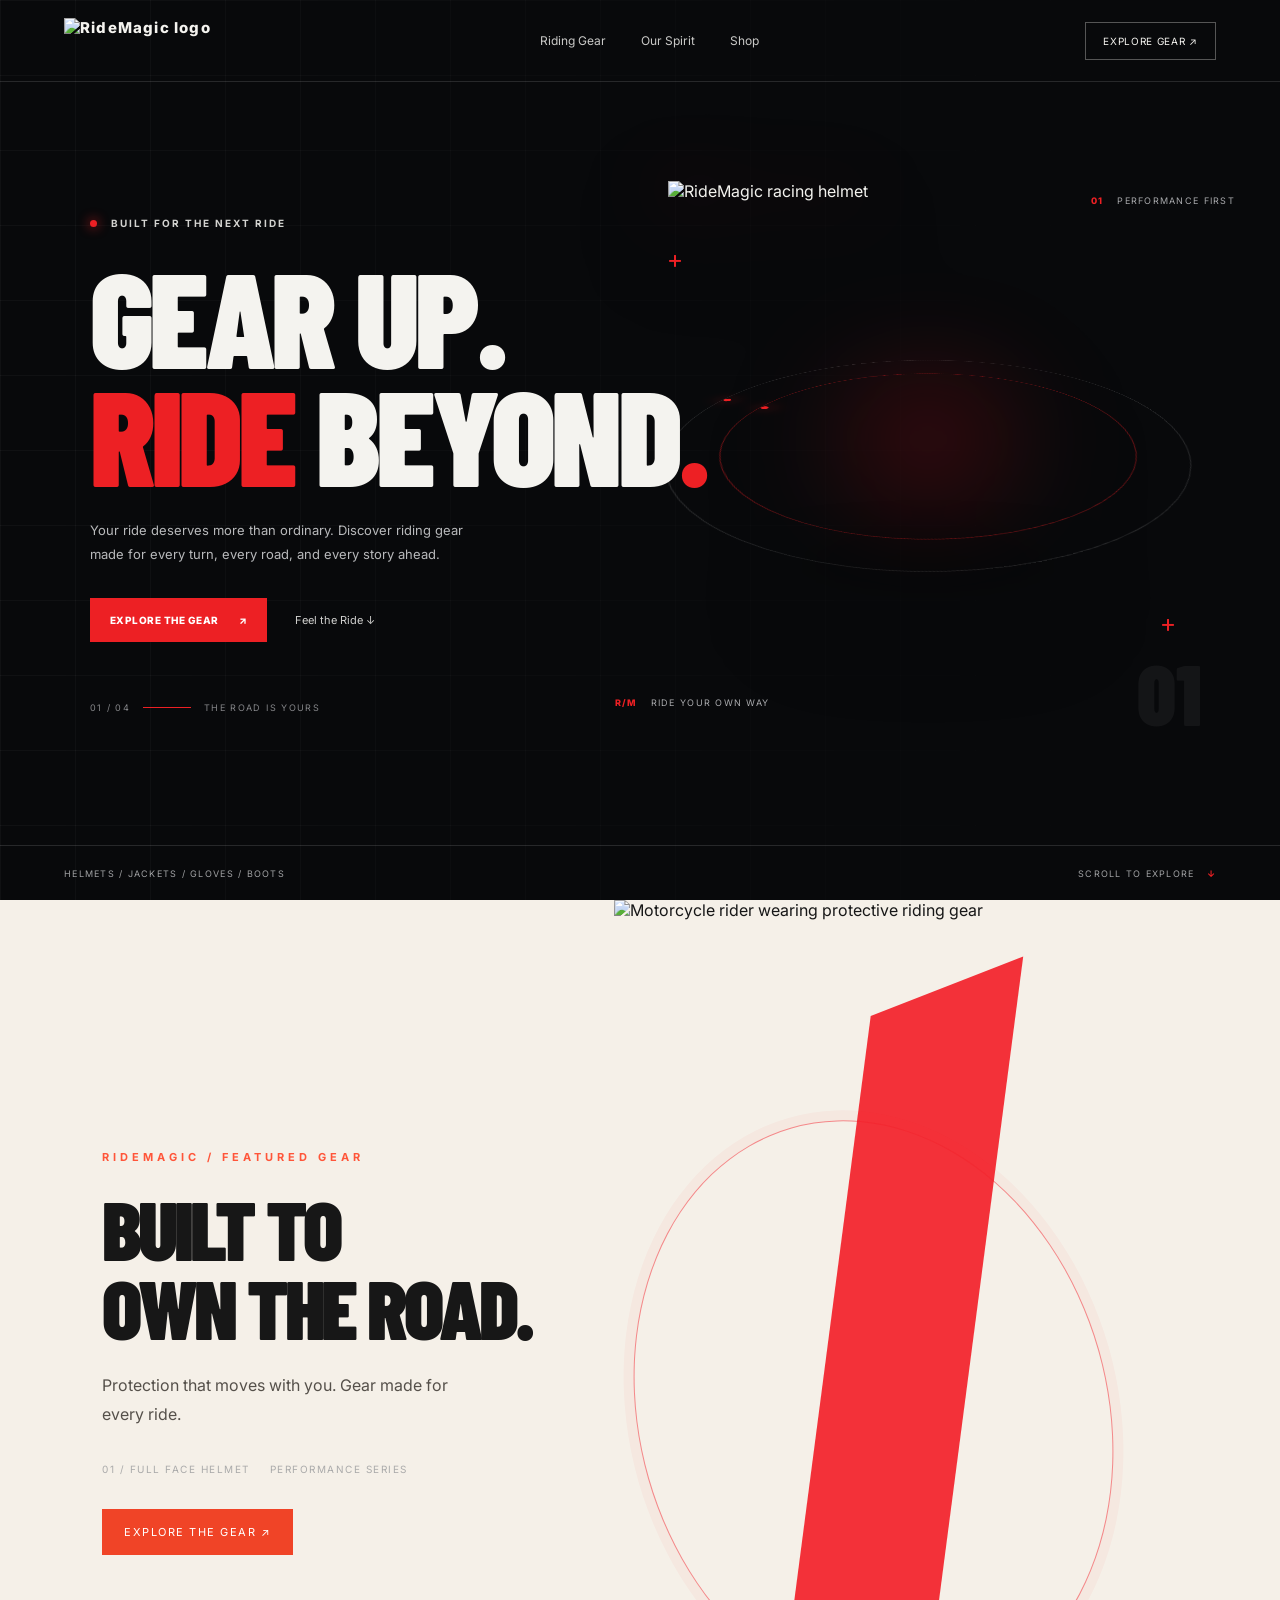
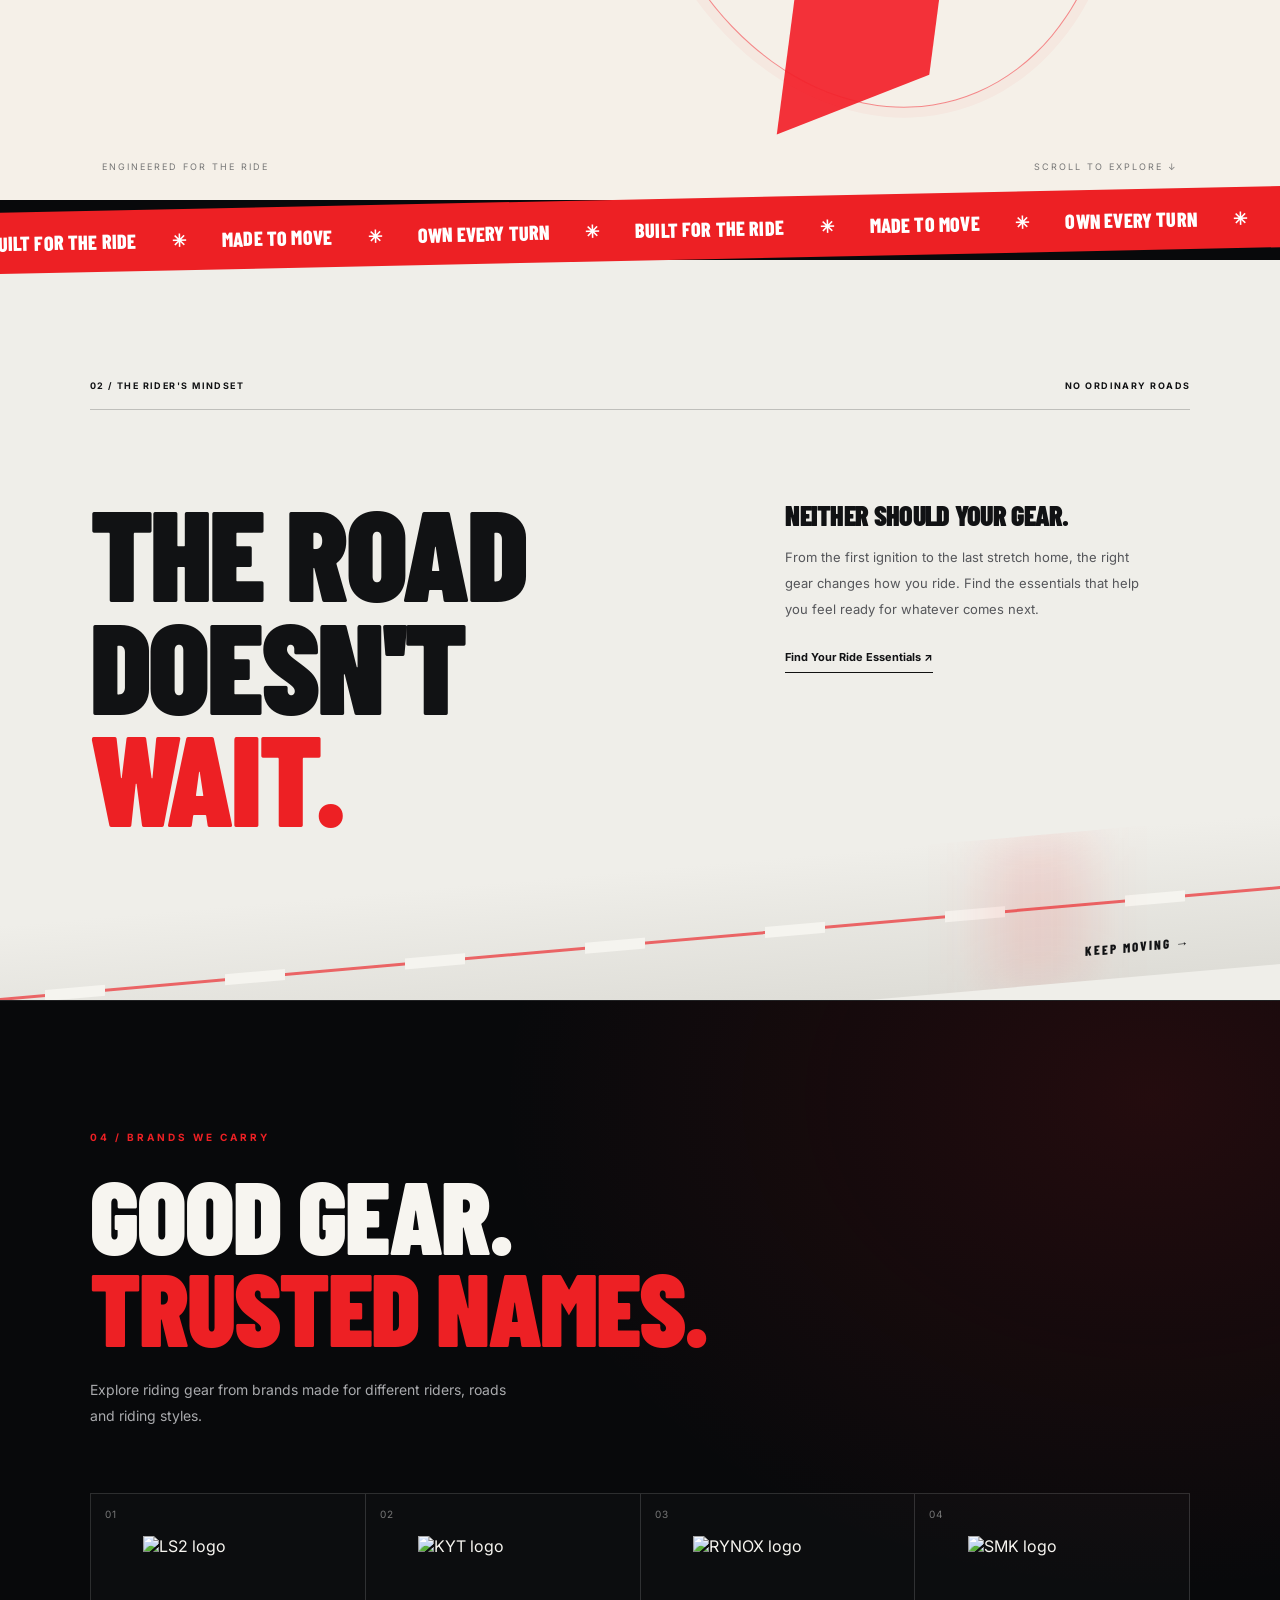
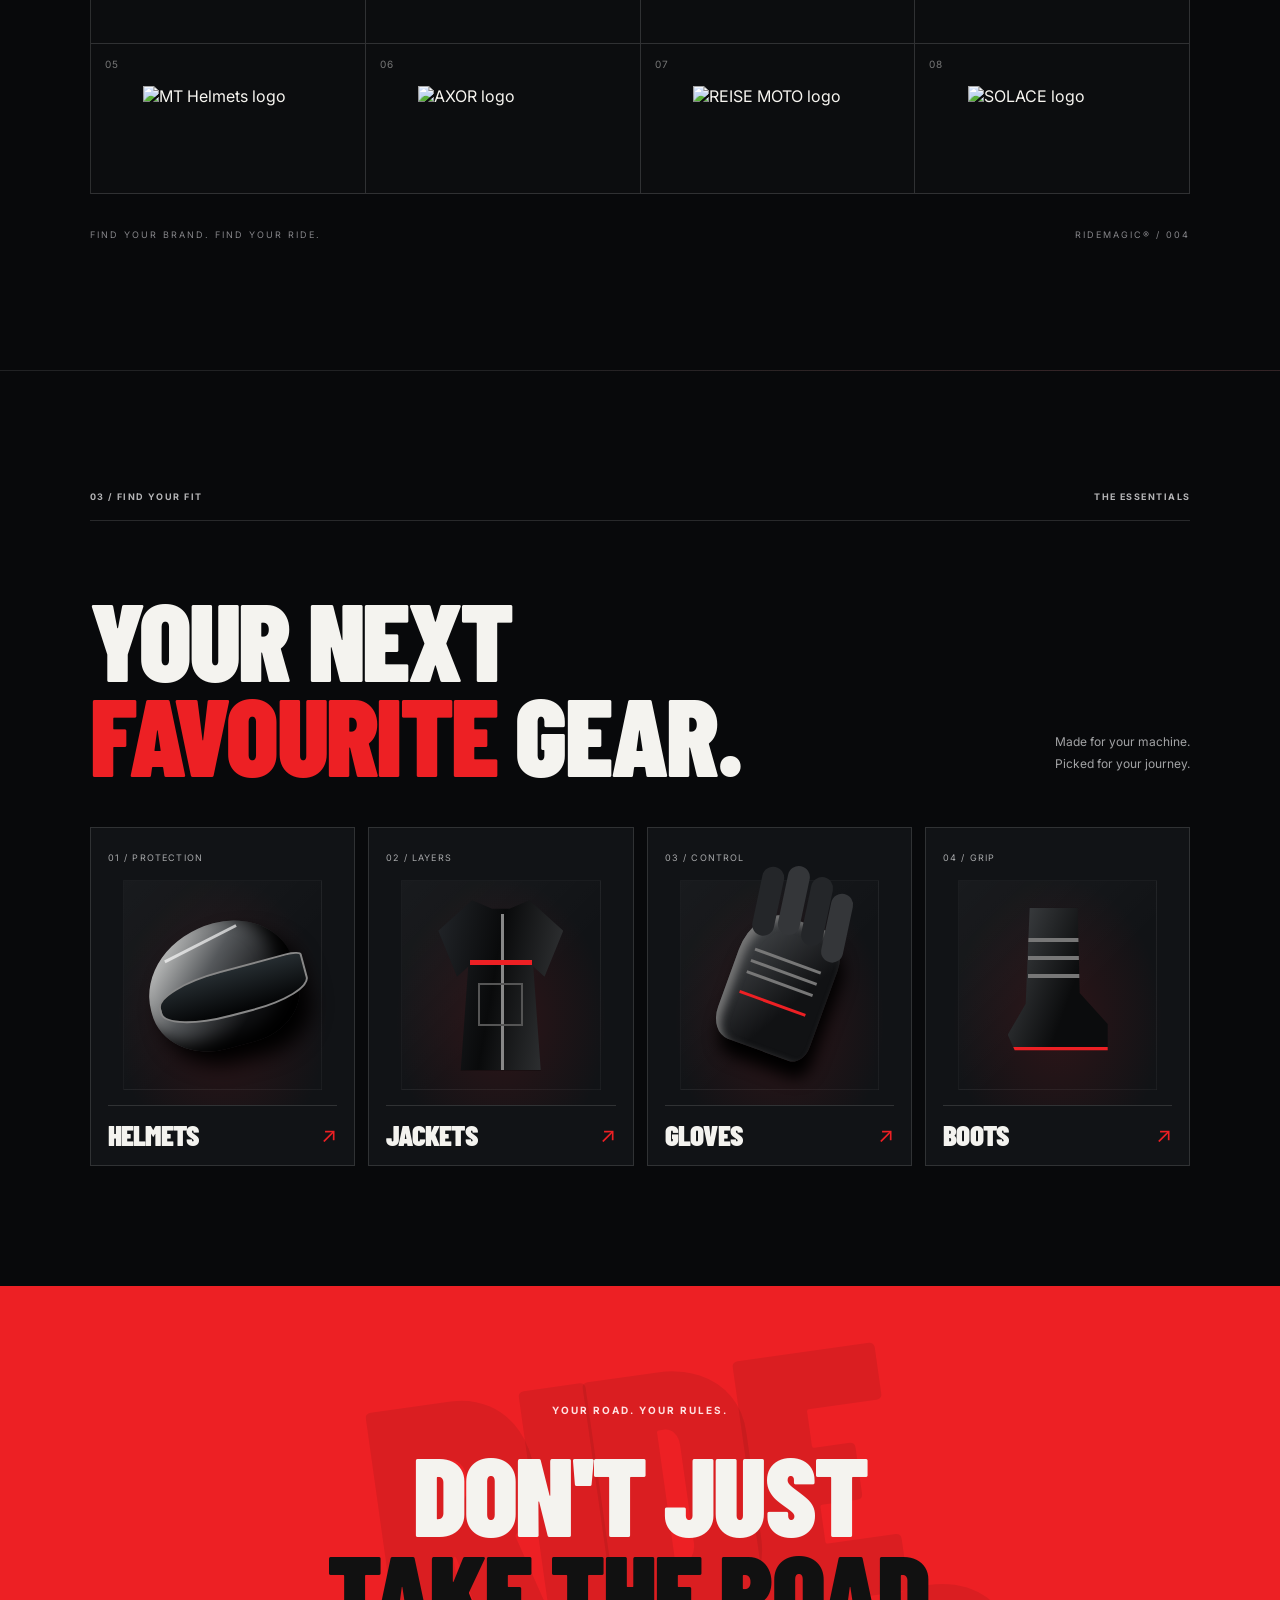
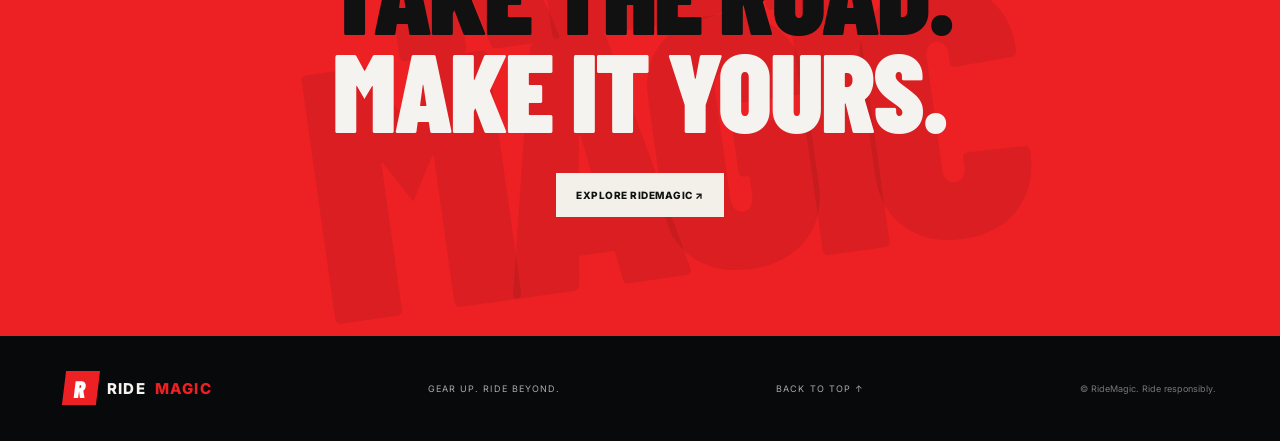
==== commit 2ae9b2d7: "updated brand logos" ====
--- a/index.html
+++ b/index.html
@@ -202,16 +202,57 @@
     <p>Explore riding gear from brands made for different riders, roads and riding styles.</p>
   </div>
 
-  <div class="brands-grid">
-    <a href="#gear" class="brand-card"><span>01</span><strong>LS2</strong><i>↗</i></a>
-    <a href="#gear" class="brand-card"><span>02</span><strong>KYT</strong><i>↗</i></a>
-    <a href="#gear" class="brand-card"><span>03</span><strong>RYNOX</strong><i>↗</i></a>
-    <a href="#gear" class="brand-card"><span>04</span><strong>SMK</strong><i>↗</i></a>
-    <a href="#gear" class="brand-card"><span>05</span><strong>MT</strong><i>↗</i></a>
-    <a href="#gear" class="brand-card"><span>06</span><strong>AXOR</strong><i>↗</i></a>
-    <a href="#gear" class="brand-card"><span>07</span><strong>REISE MOTO</strong><i>↗</i></a>
-    <a href="#gear" class="brand-card"><span>08</span><strong>SOLACE</strong><i>↗</i></a>
-  </div>
+  
+<div class="brands-grid">
+  <a href="#gear" class="brand-card">
+    <span>01</span>
+    <img src="assets/ls2-logo.png" alt="LS2 logo" class="brand-logo">
+    <i>↗</i>
+  </a>
+
+  <a href="#gear" class="brand-card">
+    <span>02</span>
+    <img src="assets/kyt-logo.png" alt="KYT logo" class="brand-logo">
+    <i>↗</i>
+  </a>
+
+  <a href="#gear" class="brand-card">
+    <span>03</span>
+    <img src="assets/rynox-logo.png" alt="RYNOX logo" class="brand-logo">
+    <i>↗</i>
+  </a>
+
+  <a href="#gear" class="brand-card">
+    <span>04</span>
+    <img src="assets/smk-logo.png" alt="SMK logo" class="brand-logo">
+    <i>↗</i>
+  </a>
+
+  <a href="#gear" class="brand-card">
+    <span>05</span>
+    <img src="assets/mt-logo.png" alt="MT Helmets logo" class="brand-logo">
+    <i>↗</i>
+  </a>
+
+  <a href="#gear" class="brand-card">
+    <span>06</span>
+    <img src="assets/axor-logo.png" alt="AXOR logo" class="brand-logo">
+    <i>↗</i>
+  </a>
+
+  <a href="#gear" class="brand-card">
+    <span>07</span>
+    <img src="assets/reise-moto-logo.png" alt="REISE MOTO logo" class="brand-logo">
+    <i>↗</i>
+  </a>
+
+  <a href="#gear" class="brand-card">
+    <span>08</span>
+    <img src="assets/solace-logo.png" alt="SOLACE logo" class="brand-logo">
+    <i>↗</i>
+  </a>
+</div>
+
 
   <div class="brands-footer">
     <span>FIND YOUR BRAND. FIND YOUR RIDE.</span>
--- a/style.css
+++ b/style.css
@@ -1949,4 +1949,54 @@
   z-index: 1;
 }
 
-
+/* RideMagic brand logos */
+.brand-card {
+  position: relative;
+  display: flex;
+  align-items: center;
+  justify-content: center;
+  min-height: 150px;
+  padding: 28px 20px;
+}
+
+.brand-logo {
+  display: block;
+  width: 72%;
+  max-width: 180px;
+  height: 65px;
+  object-fit: contain;
+  object-position: center;
+  transition: transform 0.3s ease;
+}
+
+.brand-card:hover .brand-logo {
+  transform: scale(1.08);
+}
+
+.brand-card span {
+  position: absolute;
+  top: 14px;
+  left: 14px;
+}
+
+.brand-card i {
+  position: absolute;
+  right: 14px;
+  bottom: 14px;
+  font-style: normal;
+}
+
+@media (max-width: 600px) {
+  .brand-card {
+    min-height: 110px;
+    padding: 20px 12px;
+  }
+
+  .brand-logo {
+    width: 78%;
+    height: 48px;
+  }
+}
+
+
+
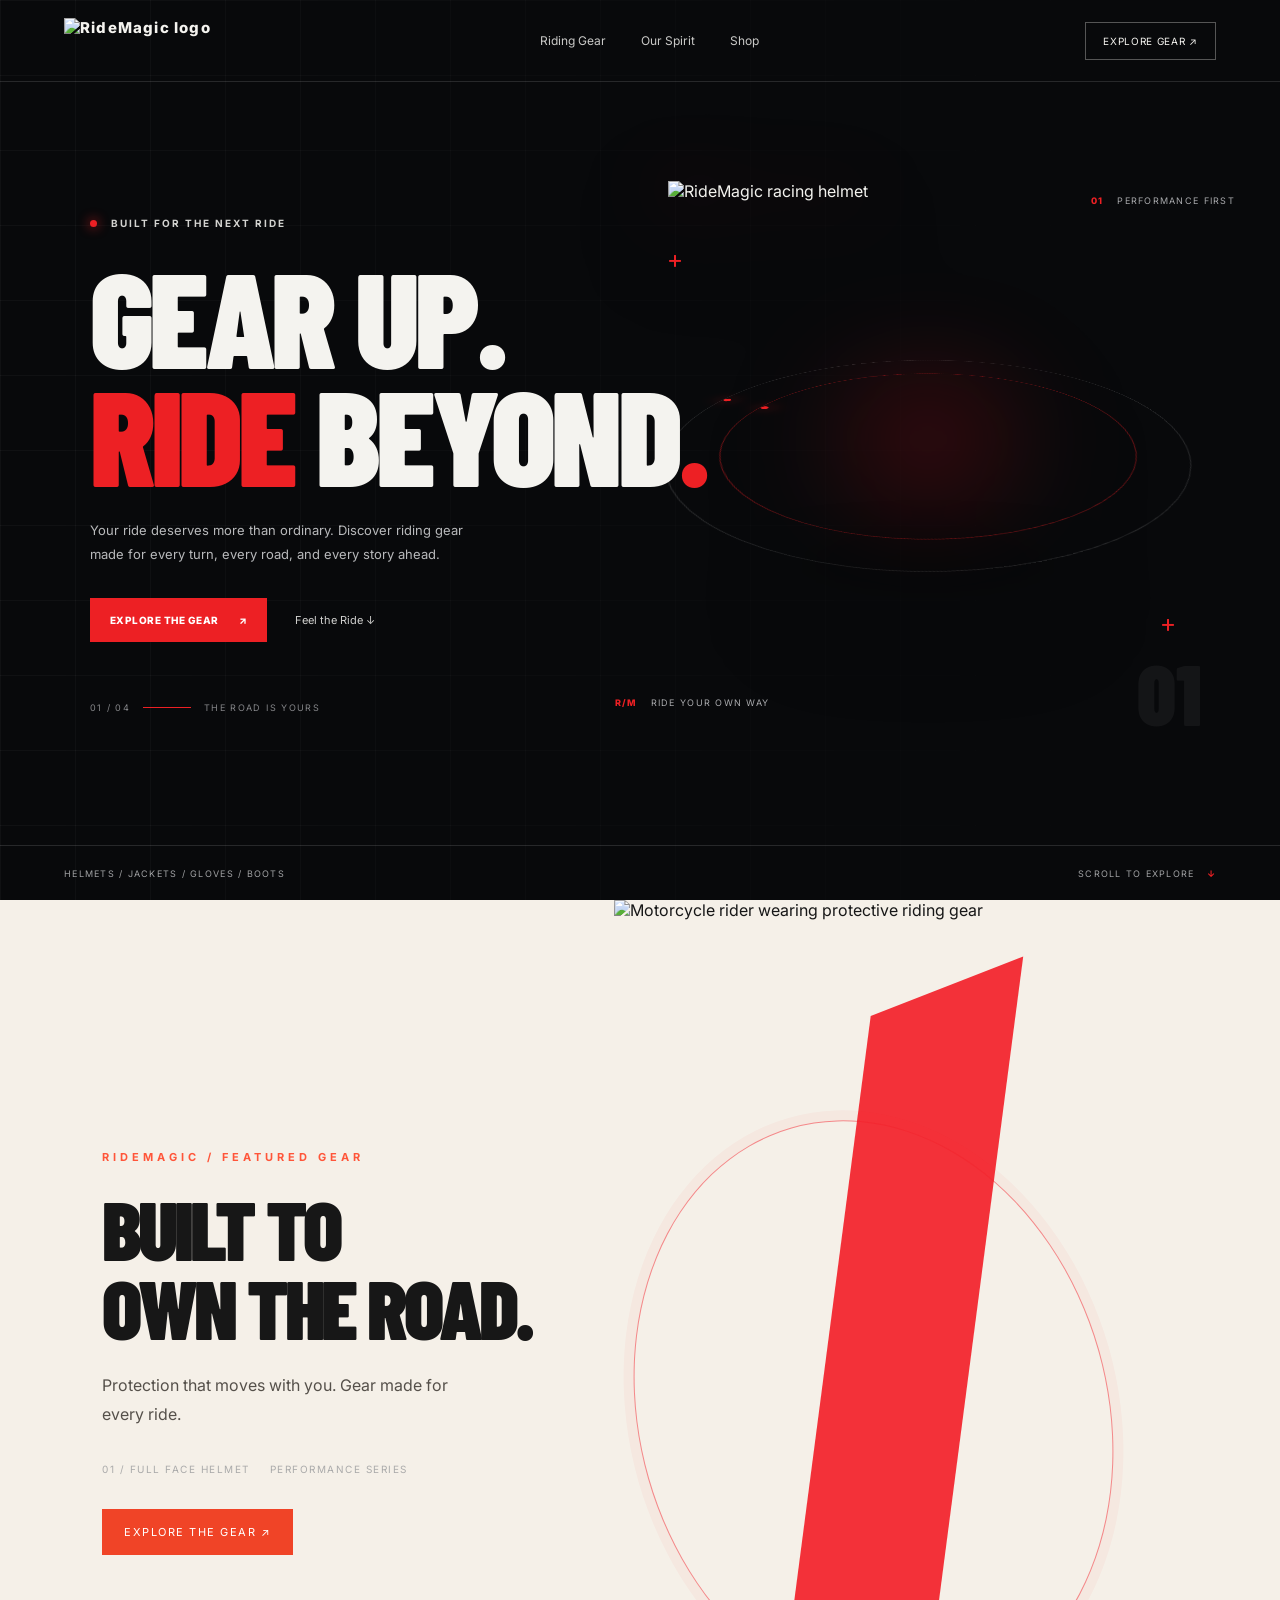
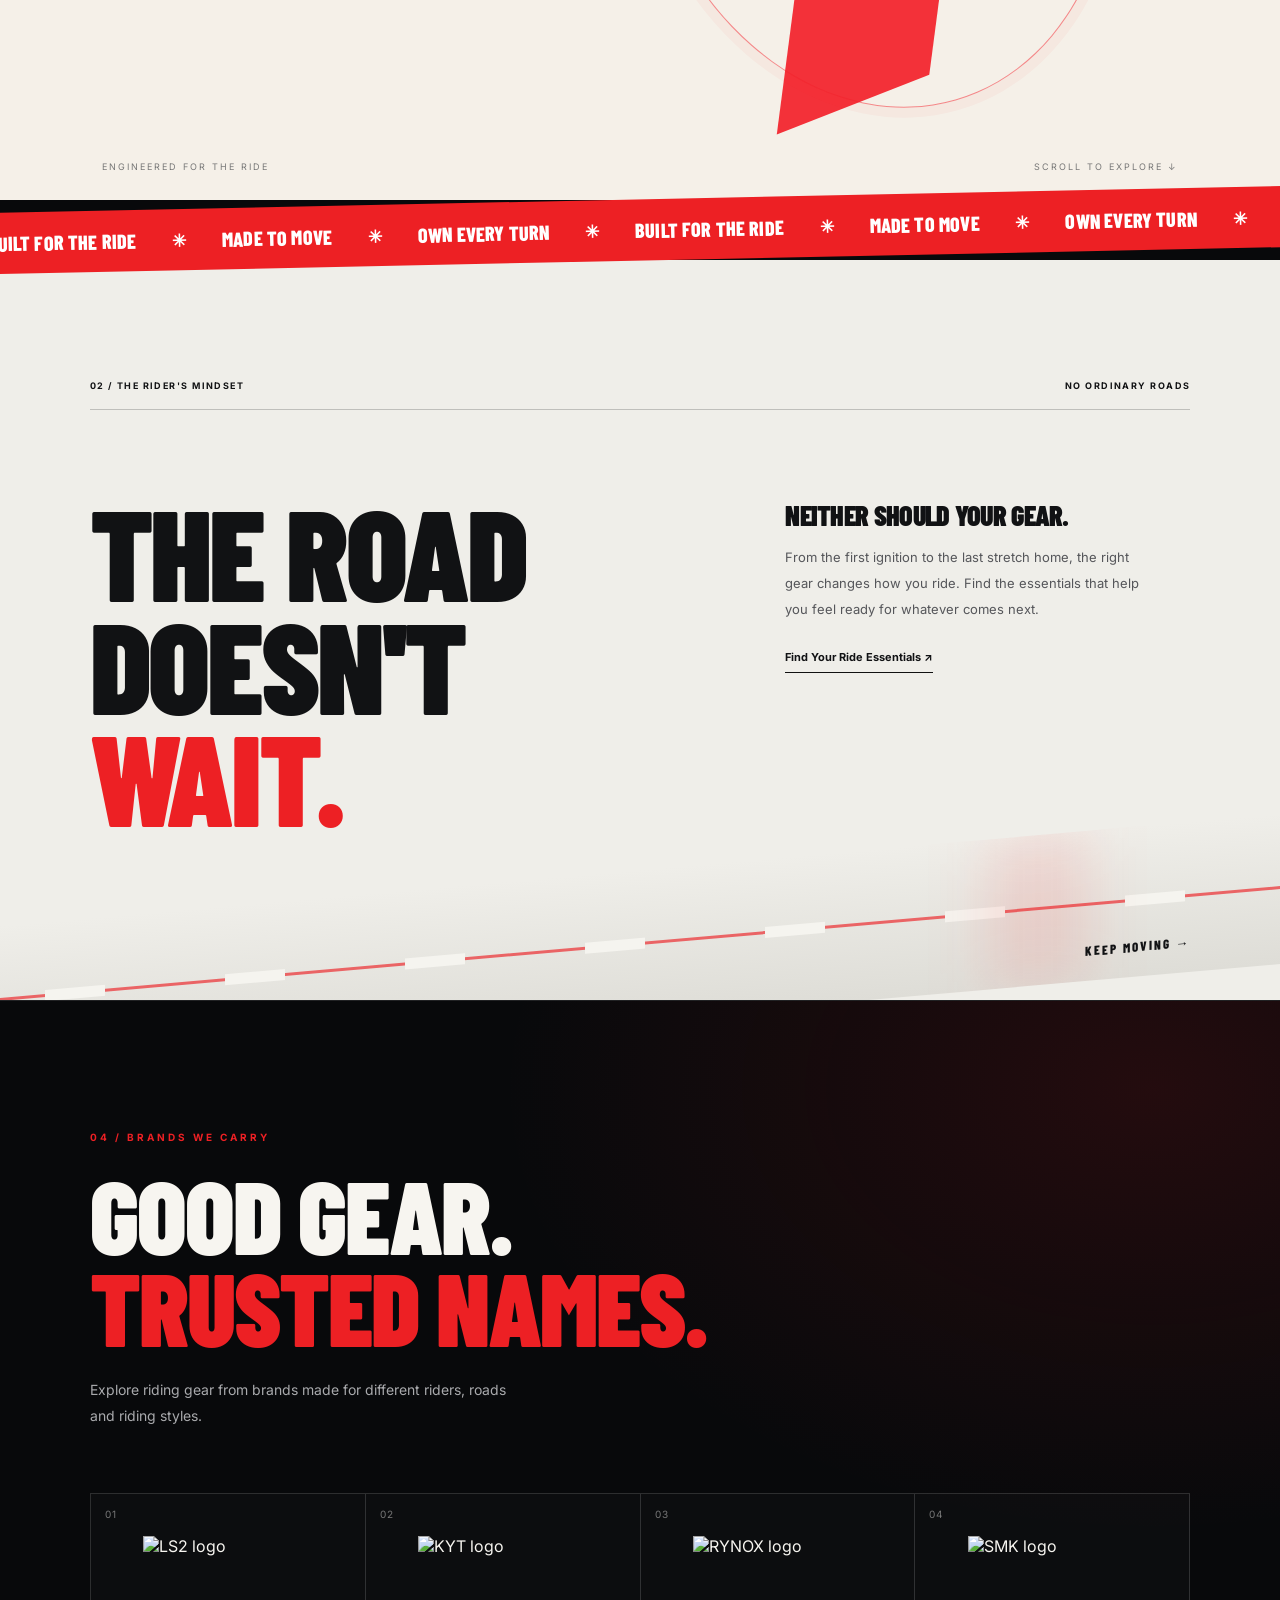
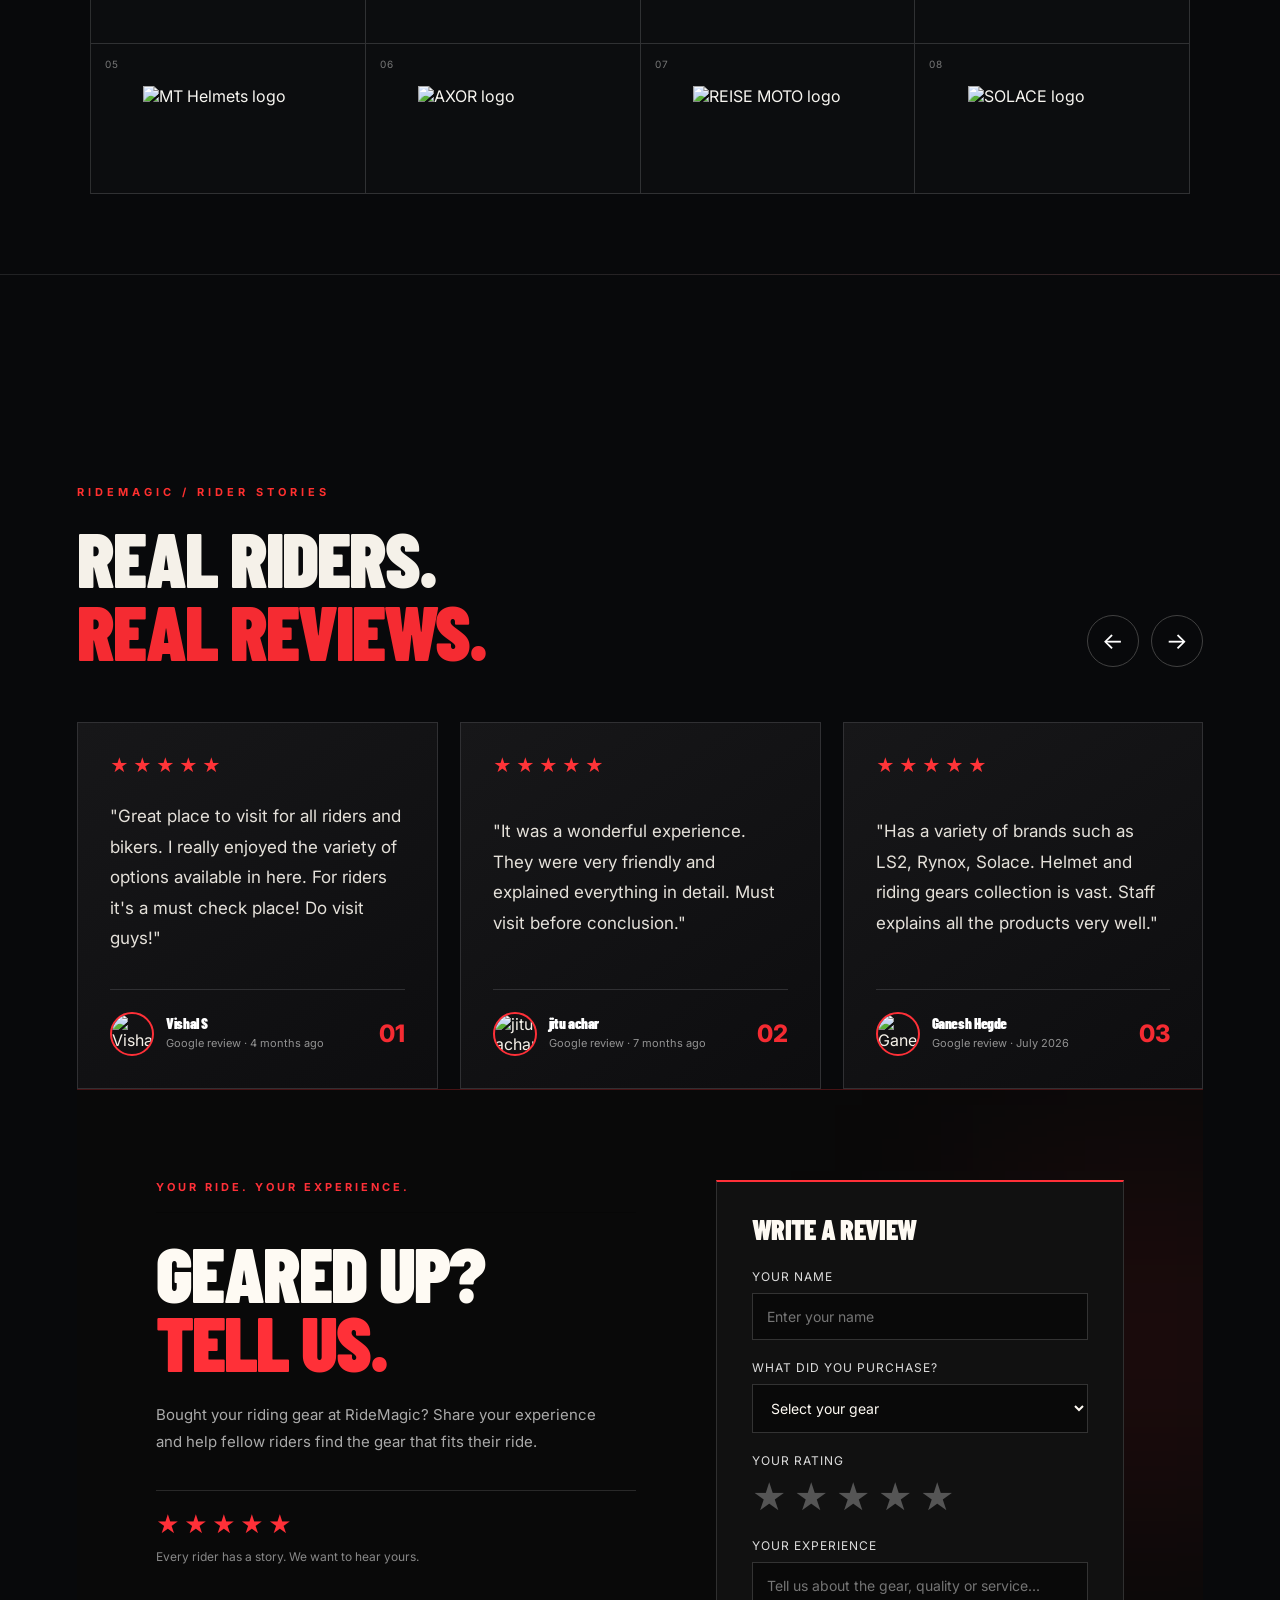
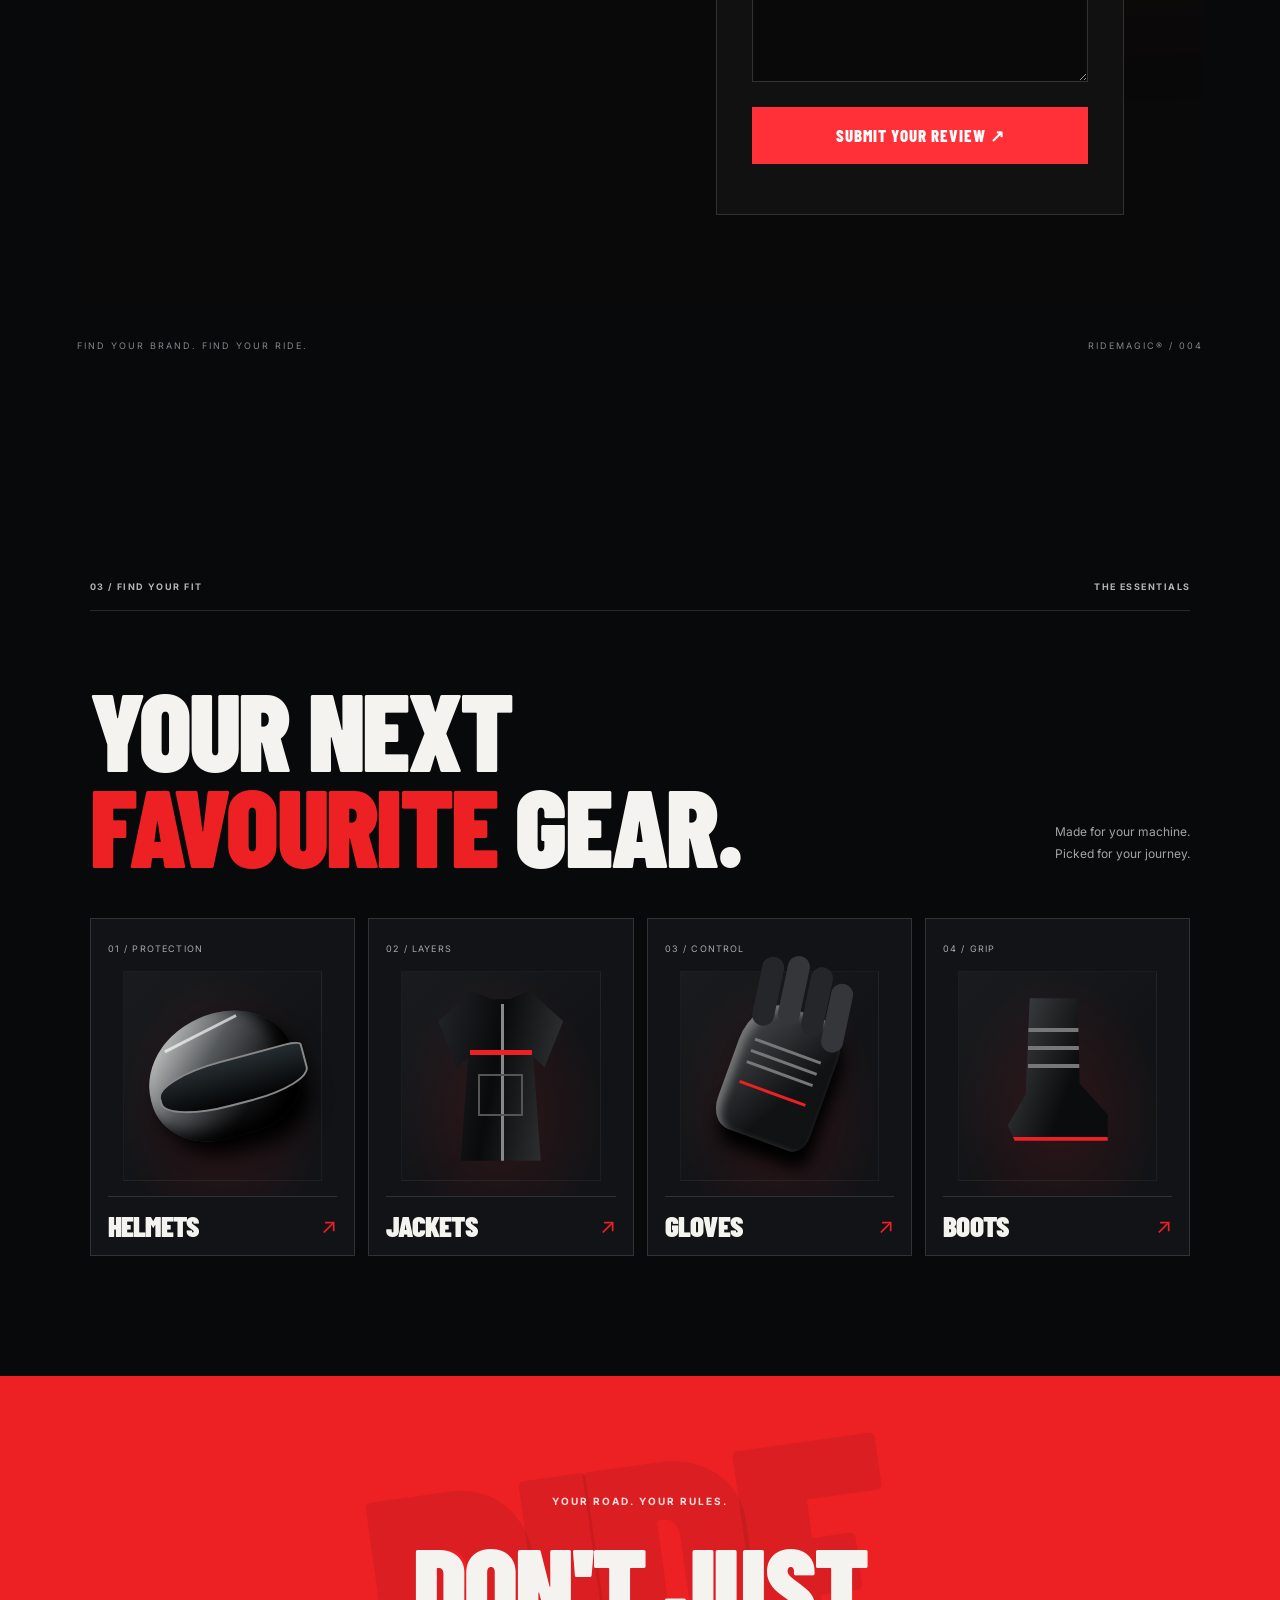
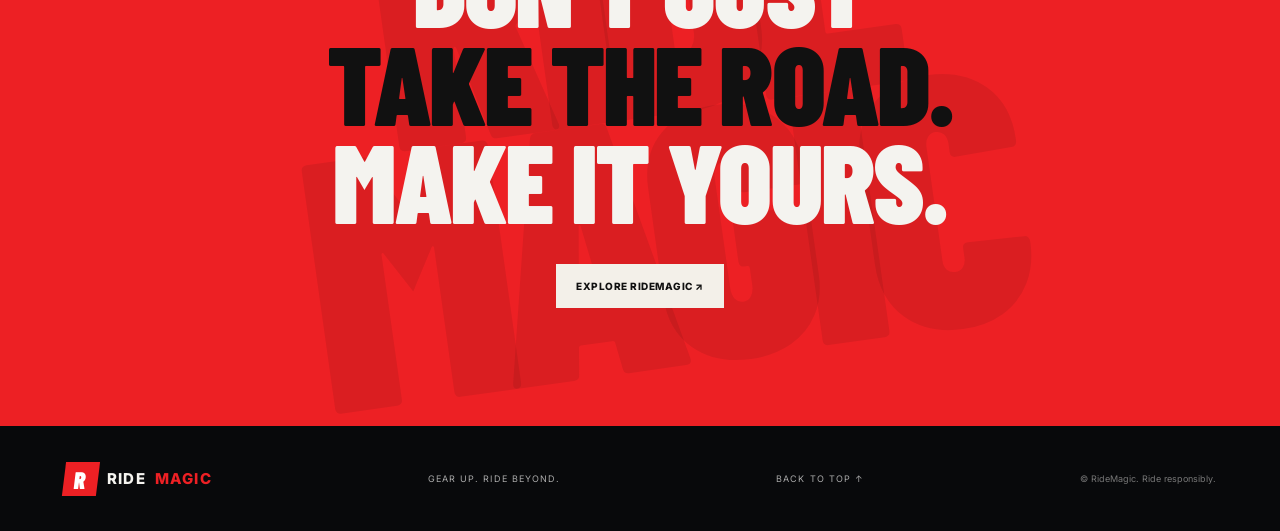
==== commit e9856e6c: "updated few changes" ====
--- a/index.html
+++ b/index.html
@@ -252,6 +252,190 @@
     <i>↗</i>
   </a>
 </div>
+</section>
+
+
+<!-- CUSTOMER REVIEWS SECTION -->
+<section class="reviews-section" id="reviews">
+  <div class="reviews-container">
+
+    <div class="reviews-heading">
+      <div>
+        <p class="reviews-eyebrow">RIDEMAGIC / RIDER STORIES</p>
+        <h2>REAL RIDERS.<br><span>REAL REVIEWS.</span></h2>
+      </div>
+
+      <div class="reviews-controls">
+        <button class="review-arrow" id="reviewPrev"
+          aria-label="Previous review">&#8592;</button>
+        <button class="review-arrow" id="reviewNext"
+          aria-label="Next review">&#8594;</button>
+      </div>
+    </div>
+
+    <div class="reviews-track-window">
+      <div class="reviews-track" id="reviewsTrack">
+
+       
+
+
+<!-- REVIEW 1: Vishal S -->
+<article class="review-card">
+  <div class="review-stars">★★★★★</div>
+
+  <p class="review-quote">
+    "Great place to visit for all riders and bikers.
+    I really enjoyed the variety of options available in here.
+    For riders it's a must check place! Do visit guys!"
+  </p>
+
+  <div class="review-bottom">
+    <img class="review-avatar"
+         src="assets/review-vishal.png"
+         alt="Vishal S">
+
+    <div class="review-author">
+      <h3>Vishal S</h3>
+      <p>Google review · 4 months ago</p>
+    </div>
+
+    <span class="review-mark">01</span>
+  </div>
+</article>
+
+<!-- REVIEW 2: jitu achar -->
+<article class="review-card">
+  <div class="review-stars">★★★★★</div>
+
+  <p class="review-quote">
+    "It was a wonderful experience. They were very friendly
+    and explained everything in detail. Must visit before conclusion."
+  </p>
+
+  <div class="review-bottom">
+    <img class="review-avatar"
+         src="assets/review-jitu.png"
+         alt="jitu achar">
+
+    <div class="review-author">
+      <h3>jitu achar</h3>
+      <p>Google review · 7 months ago</p>
+    </div>
+
+    <span class="review-mark">02</span>
+  </div>
+</article>
+
+<!-- REVIEW 3: Ganesh Hegde -->
+<article class="review-card">
+  <div class="review-stars">★★★★★</div>
+
+  <p class="review-quote">
+    "Has a variety of brands such as LS2, Rynox, Solace.
+    Helmet and riding gears collection is vast.
+    Staff explains all the products very well."
+  </p>
+
+  <div class="review-bottom">
+    <img class="review-avatar"
+         src="assets/review-ganesh.png"
+         alt="Ganesh Hegde">
+
+    <div class="review-author">
+      <h3>Ganesh Hegde</h3>
+      <p>Google review · July 2026</p>
+    </div>
+
+    <span class="review-mark">03</span>
+  </div>
+</article>
+
+
+      </div>
+    </div>
+
+    
+<!-- CUSTOMER REVIEW SUBMISSION -->
+<section class="review-submit-section" id="write-review">
+  <div class="review-submit-content">
+
+    <div class="review-submit-text">
+      <p class="section-label">YOUR RIDE. YOUR EXPERIENCE.</p>
+
+      <h2>GEARED UP?<br />
+        <span>TELL US.</span>
+      </h2>
+
+      <p>
+        Bought your riding gear at RideMagic?
+        Share your experience and help fellow riders
+        find the gear that fits their ride.
+      </p>
+
+      <div class="review-submit-note">
+        <span>★★★★★</span>
+        <p>Every rider has a story. We want to hear yours.</p>
+      </div>
+    </div>
+
+    <form class="review-submit-form" id="reviewSubmitForm">
+
+      <h3>WRITE A REVIEW</h3>
+
+      <label for="reviewName">Your name</label>
+      <input
+        type="text"
+        id="reviewName"
+        name="reviewName"
+        placeholder="Enter your name"
+        required
+      />
+
+      <label for="gearType">What did you purchase?</label>
+      <select id="gearType" name="gearType" required>
+        <option value="">Select your gear</option>
+        <option value="Helmet">Helmet</option>
+        <option value="Riding Jacket">Riding Jacket</option>
+        <option value="Gloves">Riding Gloves</option>
+        <option value="Riding Accessories">Riding Accessories</option>
+        <option value="Other">Other</option>
+      </select>
+
+      <label>Your rating</label>
+      <div class="review-star-rating" id="reviewStarRating">
+        <button type="button" data-rating="1" aria-label="1 star">★</button>
+        <button type="button" data-rating="2" aria-label="2 stars">★</button>
+        <button type="button" data-rating="3" aria-label="3 stars">★</button>
+        <button type="button" data-rating="4" aria-label="4 stars">★</button>
+        <button type="button" data-rating="5" aria-label="5 stars">★</button>
+      </div>
+
+      <input
+        type="hidden"
+        id="reviewRating"
+        name="reviewRating"
+        required
+      />
+
+      <label for="reviewMessage">Your experience</label>
+      <textarea
+        id="reviewMessage"
+        name="reviewMessage"
+        placeholder="Tell us about the gear, quality or service..."
+        rows="4"
+        required
+      ></textarea>
+
+      <button type="submit" class="review-submit-btn">
+        SUBMIT YOUR REVIEW ↗
+      </button>
+
+      <p class="review-form-message" id="reviewFormMessage"
+         aria-live="polite"></p>
+
+    </form>
+  </div>
+</section>
 
 
   <div class="brands-footer">
--- a/style.css
+++ b/style.css
@@ -1991,7 +1991,7 @@
     min-height: 110px;
     padding: 20px 12px;
   }
-
+sett
   .brand-logo {
     width: 78%;
     height: 48px;
@@ -1999,4 +1999,464 @@
 }
 
 
-
+/* ==============================
+   RIDEMAGIC CUSTOMER REVIEWS
+============================== */
+
+.reviews-section {
+  position: relative;
+  padding: 110px 6%;
+  background: #08090b;
+  color: #f5f1e9;
+  overflow: hidden;
+}
+
+.reviews-container {
+  max-width: 1500px;
+  margin: 0 auto;
+}
+
+.reviews-heading {
+  display: flex;
+  align-items: flex-end;
+  justify-content: space-between;
+  gap: 30px;
+  margin-bottom: 55px;
+}
+
+.reviews-eyebrow {
+  color: #ff302f;
+  font-size: 11px;
+  font-weight: 700;
+  letter-spacing: 4px;
+  margin-bottom: 22px;
+}
+
+.reviews-heading h2 {
+  margin: 0;
+  font-size: clamp(42px, 6vw, 84px);
+  line-height: 0.95;
+  font-weight: 900;
+  letter-spacing: -2px;
+}
+
+.reviews-heading h2 span {
+  color: #f52b32;
+}
+
+.reviews-controls {
+  display: flex;
+  gap: 12px;
+}
+
+.review-arrow {
+  width: 52px;
+  height: 52px;
+  border: 1px solid #414141;
+  border-radius: 50%;
+  background: transparent;
+  color: #fff;
+  font-size: 23px;
+  cursor: pointer;
+  transition: background 0.3s, border-color 0.3s;
+}
+
+.review-arrow:hover {
+  background: #f52b32;
+  border-color: #f52b32;
+}
+
+.reviews-track-window {
+  overflow: hidden;
+  width: 100%;
+}
+
+.reviews-track {
+  display: flex;
+  gap: 22px;
+  transition: transform 0.5s ease;
+  will-change: transform;
+}
+
+.review-card {
+  box-sizing: border-box;
+  flex: 0 0 calc((100% - 44px) / 3);
+  min-width: 0;
+  min-height: 300px;
+  padding: 32px;
+  display: flex;
+  flex-direction: column;
+  justify-content: space-between;
+  background: linear-gradient(145deg, #171719, #0d0d0f);
+  border: 1px solid #303033;
+  transition: border-color 0.3s, transform 0.3s;
+}
+
+.review-card:hover {
+  border-color: #f52b32;
+  transform: translateY(-5px);
+}
+
+.review-stars {
+  color: #ff3438;
+  font-size: 18px;
+  letter-spacing: 4px;
+}
+
+.review-quote {
+  color: #e5e1da;
+  font-size: 17px;
+  line-height: 1.8;
+  margin: 25px 0 35px;
+}
+
+.review-bottom {
+  display: flex;
+  align-items: flex-end;
+  justify-content: space-between;
+  gap: 15px;
+  border-top: 1px solid #303033;
+  padding-top: 22px;
+}
+
+.review-bottom h3 {
+  color: #fff;
+  font-size: 15px;
+  margin: 0 0 8px;
+}
+
+.review-bottom p {
+  color: #929292;
+  font-size: 11px;
+  line-height: 1.5;
+  margin: 0;
+}
+
+.review-mark {
+  color: #f52b32;
+  font-size: 24px;
+  font-weight: 800;
+}
+
+.reviews-footer {
+  display: flex;
+  justify-content: space-between;
+  gap: 20px;
+  margin-top: 35px;
+  color: #969696;
+  font-size: 10px;
+  letter-spacing: 2px;
+}
+
+/* Tablet */
+@media (max-width: 900px) {
+  .reviews-section {
+    padding: 80px 5%;
+  }
+
+  .review-card {
+    flex-basis: calc((100% - 22px) / 2);
+  }
+
+  .reviews-heading h2 {
+    font-size: clamp(38px, 7vw, 64px);
+  }
+}
+
+/* Mobile */
+@media (max-width: 600px) {
+  .reviews-section {
+    padding: 65px 6%;
+  }
+
+  .reviews-heading {
+    align-items: flex-start;
+    flex-direction: column;
+    margin-bottom: 35px;
+  }
+
+  .reviews-heading h2 {
+    font-size: 43px;
+  }
+
+  .review-card {
+    flex-basis: 100%;
+    min-height: 270px;
+    padding: 25px;
+  }
+
+  .review-quote {
+    font-size: 15px;
+  }
+
+  .reviews-footer {
+    font-size: 9px;
+  }
+}
+
+
+/* Customer review profile images */
+.review-bottom {
+  display: flex;
+  align-items: center;
+  gap: 12px;
+}
+
+.review-avatar {
+  width: 44px;
+  height: 44px;
+  min-width: 44px;
+  border-radius: 50%;
+  object-fit: cover;
+  border: 2px solid #ff3038;
+  display: block;
+}
+
+.review-author {
+  flex: 1;
+  min-width: 0;
+}
+
+.review-author h3 {
+  margin: 0 0 5px;
+}
+
+.review-author p {
+  margin: 0;
+}
+
+.review-mark {
+  margin-left: auto;
+}
+
+/* ===== RIDEMAGIC REVIEW SUBMISSION ===== */
+
+.review-submit-section {
+  position: relative;
+  padding: 90px 7%;
+  background: #090909;
+  color: #fefaf3;
+  border-top: 1px solid rgba(255, 48, 56, 0.25);
+  overflow: hidden;
+}
+
+.review-submit-section::before {
+  content: "";
+  position: absolute;
+  width: 350px;
+  height: 350px;
+  right: -120px;
+  top: 10%;
+  background: rgba(255, 48, 56, 0.08);
+  filter: blur(100px);
+  pointer-events: none;
+}
+
+.review-submit-content {
+  position: relative;
+  z-index: 1;
+  max-width: 1200px;
+  margin: 0 auto;
+  display: grid;
+  grid-template-columns: 1fr 0.85fr;
+  gap: 80px;
+  align-items: start;
+}
+
+.review-submit-text .section-label {
+  color: #ff3038;
+  font-size: 11px;
+  letter-spacing: 3px;
+  font-weight: 700;
+  margin-bottom: 25px;
+}
+
+.review-submit-text h2 {
+  font-family: "Barlow Condensed", sans-serif;
+  font-size: clamp(48px, 6vw, 82px);
+  line-height: 0.9;
+  font-weight: 900;
+  margin: 0 0 25px;
+  text-transform: uppercase;
+}
+
+.review-submit-text h2 span {
+  color: #ff3038;
+}
+
+.review-submit-text > p:not(.section-label) {
+  max-width: 440px;
+  color: #aaa;
+  font-size: 15px;
+  line-height: 1.8;
+}
+
+.review-submit-note {
+  margin-top: 35px;
+  padding-top: 20px;
+  border-top: 1px solid #292929;
+}
+
+.review-submit-note span {
+  color: #ff3038;
+  font-size: 23px;
+  letter-spacing: 4px;
+}
+
+.review-submit-note p {
+  color: #888;
+  font-size: 12px;
+  margin-top: 10px;
+}
+
+.review-submit-form {
+  padding: 35px;
+  background: #111;
+  border: 1px solid #303030;
+  border-top: 2px solid #ff3038;
+}
+
+.review-submit-form h3 {
+  font-family: "Barlow Condensed", sans-serif;
+  font-size: 28px;
+  margin: 0 0 28px;
+  text-transform: uppercase;
+}
+
+.review-submit-form label {
+  display: block;
+  margin: 20px 0 9px;
+  color: #ddd;
+  font-size: 12px;
+  letter-spacing: 1px;
+  text-transform: uppercase;
+}
+
+.review-submit-form input:not([type="hidden"]),
+.review-submit-form select,
+.review-submit-form textarea {
+  display: block;
+  width: 100%;
+  box-sizing: border-box;
+  padding: 14px;
+  background: #090909;
+  color: #fefaf3;
+  border: 1px solid #333;
+  border-radius: 0;
+  font: inherit;
+  font-size: 14px;
+  outline: none;
+}
+
+.review-submit-form input:focus,
+.review-submit-form select:focus,
+.review-submit-form textarea:focus {
+  border-color: #ff3038;
+}
+
+.review-submit-form textarea {
+  resize: vertical;
+  min-height: 120px;
+}
+
+.review-star-rating {
+  display: flex;
+  gap: 8px;
+  margin-top: 5px;
+}
+
+.review-star-rating button {
+  padding: 0;
+  border: none;
+  background: transparent;
+  color: #555;
+  font-size: 34px;
+  cursor: pointer;
+  transition: color 0.2s, transform 0.2s;
+}
+
+.review-star-rating button:hover {
+  transform: scale(1.15);
+}
+
+/* Selected stars */
+.review-star-rating button.active {
+  color: #ffcc00 !important;
+}
+
+/* Hover effect */
+.review-star-rating button:hover {
+  color: #ffcc00 !important;
+  transform: scale(1.15);
+}
+
+
+.review-submit-btn {
+  width: 100%;
+  margin-top: 25px;
+  padding: 17px 20px;
+  background: #ff3038;
+  color: #fff;
+  border: 1px solid #ff3038;
+  font-family: "Barlow Condensed", sans-serif;
+  font-size: 17px;
+  font-weight: 800;
+  letter-spacing: 1px;
+  cursor: pointer;
+  transition: background 0.25s, color 0.25s;
+}
+
+.review-submit-btn:hover {
+  background: transparent;
+  color: #ff3038;
+}
+
+.review-form-message {
+  color: #ff777c;
+  font-size: 13px;
+  margin-top: 15px;
+}
+
+/* Mobile responsive */
+@media (max-width: 768px) {
+  .review-submit-section {
+    padding: 65px 6%;
+  }
+
+  .review-submit-content {
+    grid-template-columns: 1fr;
+    gap: 40px;
+  }
+
+  .review-submit-text h2 {
+    font-size: 58px;
+  }
+
+  .review-submit-form {
+    padding: 24px 18px;
+  }
+}
+
+/* Fix spacing after Brands We Carry */
+.brands-section {
+  position: relative;
+  margin-bottom: 100px;
+  padding-bottom: 80px;
+  clear: both;
+  z-index: 1;
+}
+
+/* Keep the next section from overlapping */
+.brands-section + section {
+  position: relative;
+  margin-top: 0;
+  clear: both;
+  z-index: 1;
+}
+
+@media (max-width: 768px) {
+  .brands-section {
+    margin-bottom: 60px;
+    padding-bottom: 50px;
+  }
+}
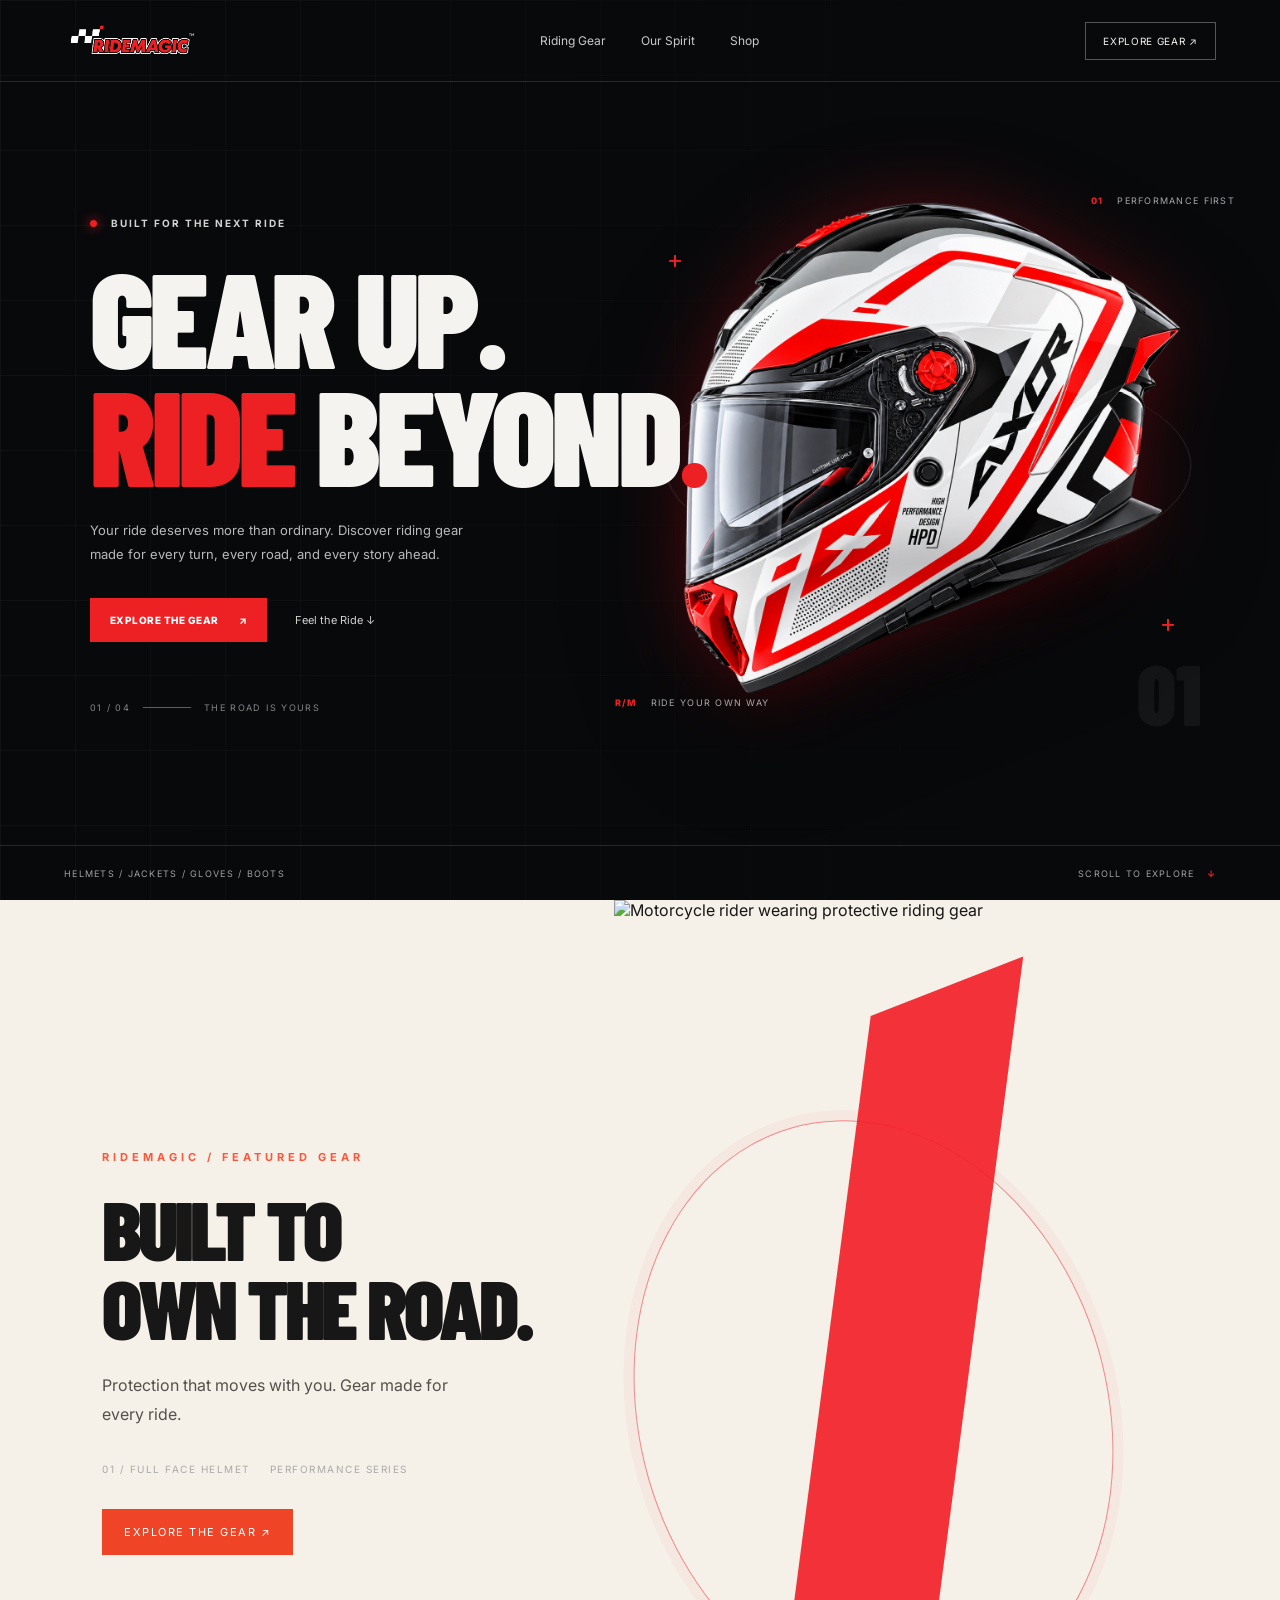
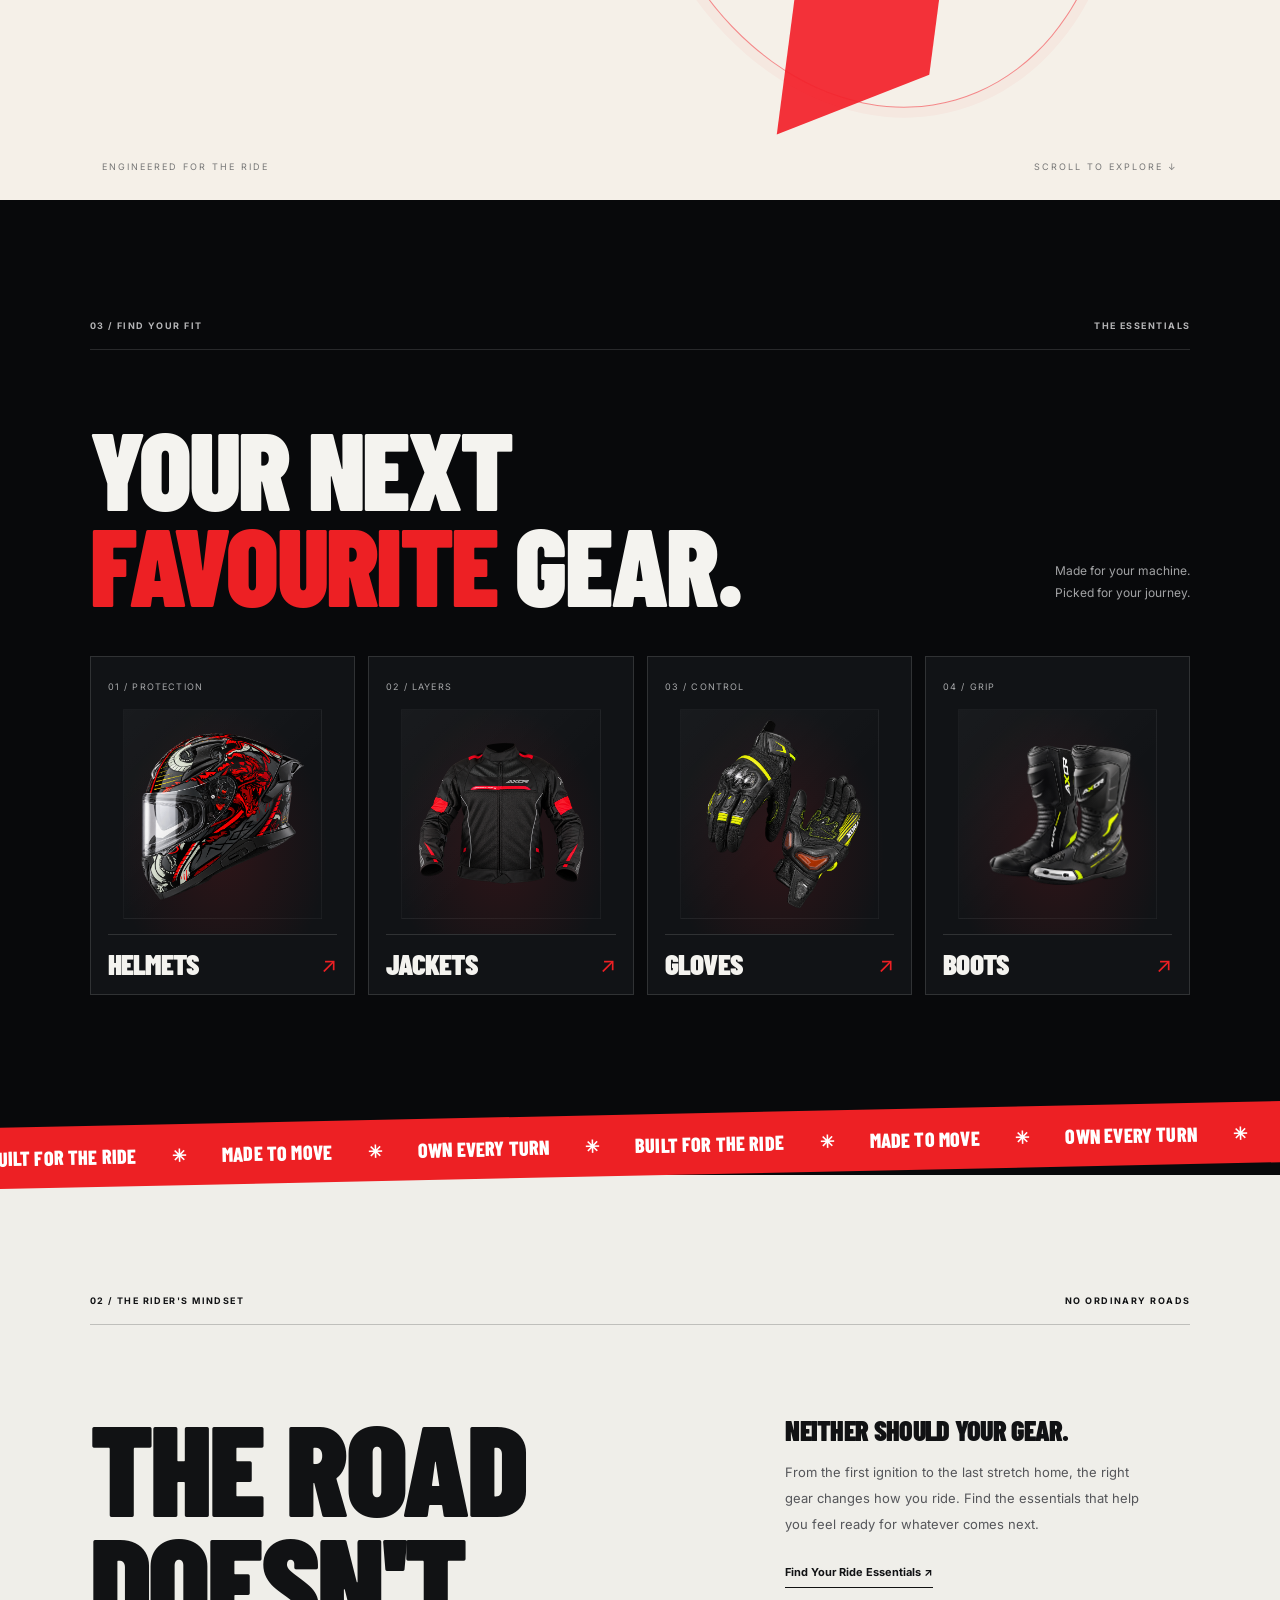
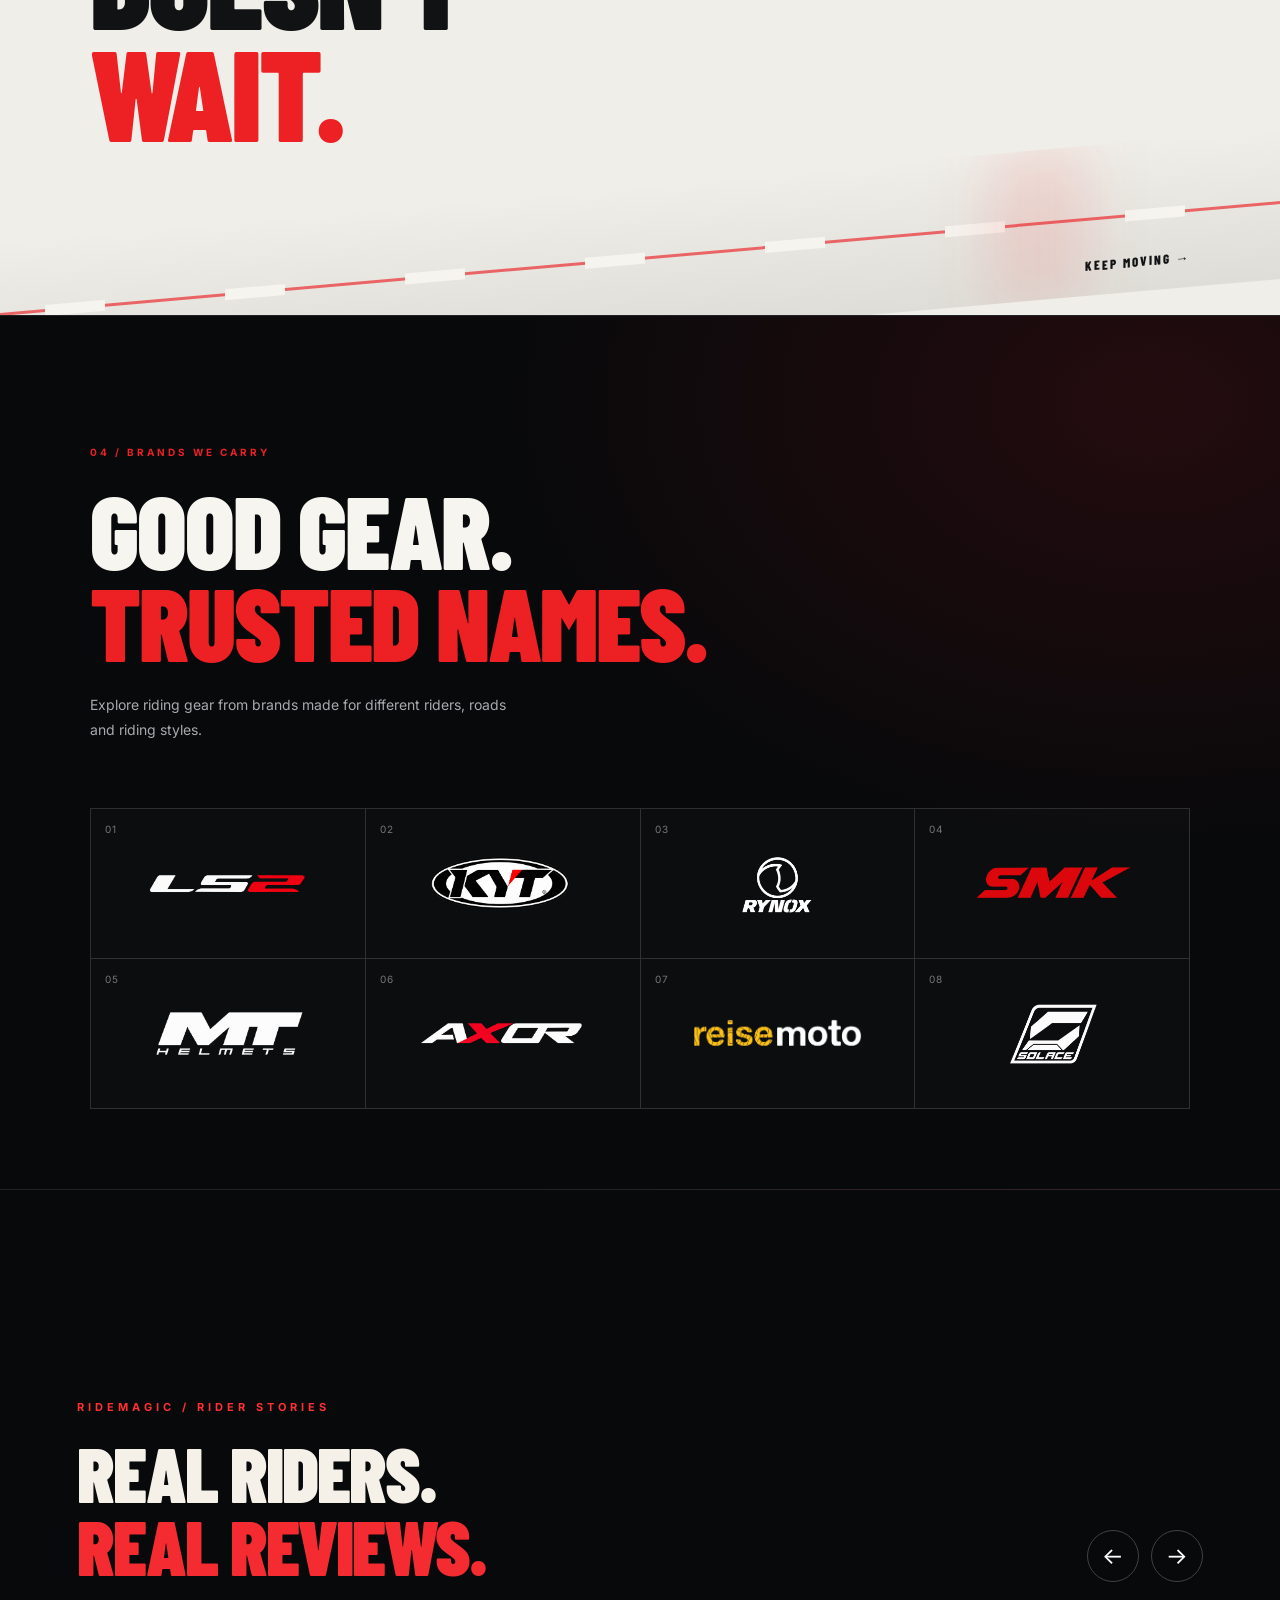
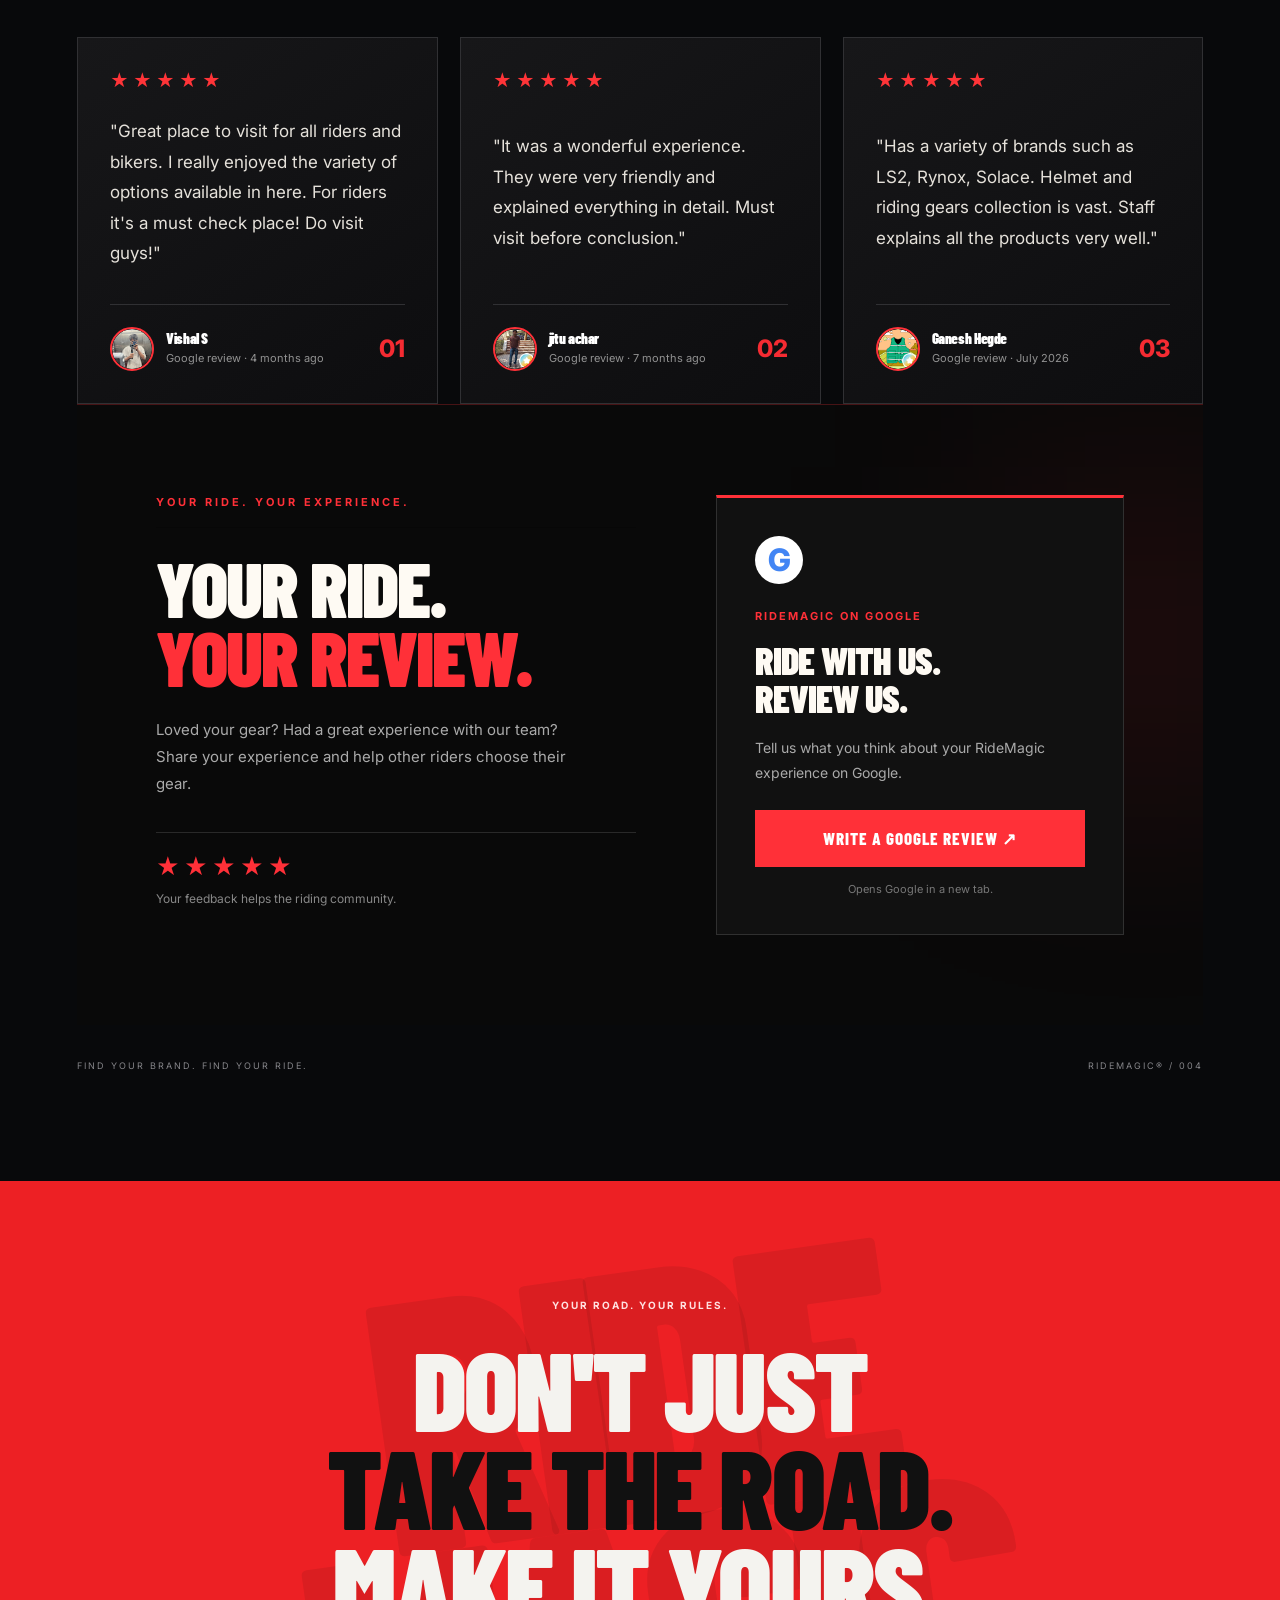
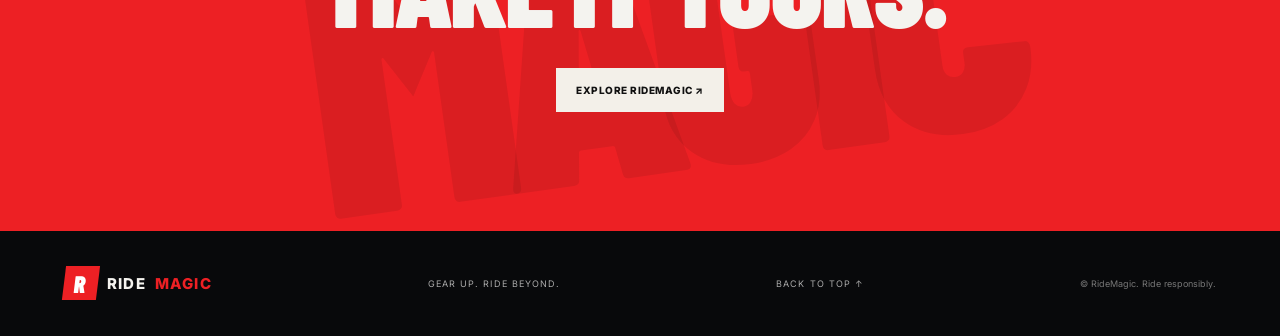
==== commit 80759607: "several changes, inner pages for gears" ====
--- a/index.html
+++ b/index.html
@@ -15,7 +15,7 @@
 
   <header class="site-header">
     <a href="#home" class="brand">
-        <img src="assets/ridemagic-logo.png" alt="RideMagic logo">
+        <img src="ASSETS/ridemagic-logo.png" alt="RideMagic logo">
     </a>
 
     <nav class="navigation" id="navigation">
@@ -78,26 +78,26 @@
 
 <div class="helmet-showcase" id="helmet-showcase">
   <img
-    src="assets/hero-helmet.png"
+    src="ASSETS/hero-helmet.png"
     alt="RideMagic racing helmet"
     class="helmet-image active"
     id="helmet-image"
   />
 
   <img
-    src="assets/helmet-black.png"
+    src="ASSETS/helmet-black.png"
     alt="Black motorcycle helmet"
     class="helmet-image"
   />
 
   <img
-    src="assets/helmet-sport.png"
+    src="ASSETS/helmet-sport.png"
     alt="Sport motorcycle helmet"
     class="helmet-image"
   />
 
   <img
-    src="assets/helmet-carbon.png"
+    src="ASSETS/helmet-carbon.png"
     alt="Carbon motorcycle helmet"
     class="helmet-image"
   />
@@ -141,7 +141,7 @@
 
   <div class="showcase-helmet-target" id="helmet-destination">
   <img
-    src="assets/rider.png"
+    src="ASSETS/rider.png"
     alt="Motorcycle rider wearing protective riding gear"
     class="showcase-rider-image"
   >
@@ -152,6 +152,70 @@
     <span>SCROLL TO EXPLORE ↓</span>
   </div>
 </section>
+
+    <!-- GEAR COLLECTION -->
+    <section class="gear section-pad" id="gear">
+      <div class="section-label">
+        <span>03 / FIND YOUR FIT</span>
+        <span>THE ESSENTIALS</span>
+      </div>
+
+      <div class="gear-heading">
+        <h2>YOUR NEXT<br><span>FAVOURITE</span> GEAR.</h2>
+        <p>Made for your machine.<br>Picked for your journey.</p>
+      </div>
+
+      <div class="gear-grid">
+        
+          <a href="helmets.html" class="gear-card">
+            <span class="card-index">01 / PROTECTION</span>
+
+            <div class="gear-art">
+              <img src="ASSETS/helmet-carbon.png" alt="Carbon motorcycle helmet" class="gear-image">
+            </div>
+
+            <div class="card-bottom">
+              <h3>HELMETS</h3>
+              <span>↗</span>
+            </div>
+          </a>
+
+
+        <a href="jackets.html" class="gear-card">
+          <span class="card-index">02 / LAYERS</span>
+          
+<div class="gear-art">
+  <img src="ASSETS/jacket-1.png" alt="Motorcycle riding jacket" class="gear-image">
+</div>
+
+          <div class="card-bottom"><h3>JACKETS</h3><span>↗</span></div>
+        </a>
+
+        <a href="gloves.html" class="gear-card">
+          <span class="card-index">03 / CONTROL</span>
+          
+<div class="gear-art">
+  <img src="ASSETS/gloves.png" alt="Motorcycle riding gloves" class="gear-image">
+</div>
+
+          <div class="card-bottom"><h3>GLOVES</h3><span>↗</span></div>
+        </a>
+
+        <a href="boots.html" class="gear-card">
+          <span class="card-index">04 / GRIP</span>
+          
+<div class="gear-art">
+  <img src="ASSETS/boots.png" alt="Motorcycle riding boots" class="gear-image">
+</div>
+
+          <div class="card-bottom"><h3>BOOTS</h3><span>↗</span></div>
+        </a>
+     
+      </div>
+    </section>
+
+
+    
 
     <!-- MOVING TEXT STRIP -->
     <section class="ticker">
@@ -206,49 +270,49 @@
 <div class="brands-grid">
   <a href="#gear" class="brand-card">
     <span>01</span>
-    <img src="assets/ls2-logo.png" alt="LS2 logo" class="brand-logo">
+    <img src="ASSETS/ls2-logo.png" alt="LS2 logo" class="brand-logo">
     <i>↗</i>
   </a>
 
   <a href="#gear" class="brand-card">
     <span>02</span>
-    <img src="assets/kyt-logo.png" alt="KYT logo" class="brand-logo">
+    <img src="ASSETS/kyt-logo.png" alt="KYT logo" class="brand-logo">
     <i>↗</i>
   </a>
 
   <a href="#gear" class="brand-card">
     <span>03</span>
-    <img src="assets/rynox-logo.png" alt="RYNOX logo" class="brand-logo">
+    <img src="ASSETS/rynox-logo.png" alt="RYNOX logo" class="brand-logo">
     <i>↗</i>
   </a>
 
   <a href="#gear" class="brand-card">
     <span>04</span>
-    <img src="assets/smk-logo.png" alt="SMK logo" class="brand-logo">
+    <img src="ASSETS/smk-logo.png" alt="SMK logo" class="brand-logo">
     <i>↗</i>
   </a>
 
   <a href="#gear" class="brand-card">
     <span>05</span>
-    <img src="assets/mt-logo.png" alt="MT Helmets logo" class="brand-logo">
+    <img src="ASSETS/mt-logo.png" alt="MT Helmets logo" class="brand-logo">
     <i>↗</i>
   </a>
 
   <a href="#gear" class="brand-card">
     <span>06</span>
-    <img src="assets/axor-logo.png" alt="AXOR logo" class="brand-logo">
+    <img src="ASSETS/axor-logo.png" alt="AXOR logo" class="brand-logo">
     <i>↗</i>
   </a>
 
   <a href="#gear" class="brand-card">
     <span>07</span>
-    <img src="assets/reise-moto-logo.png" alt="REISE MOTO logo" class="brand-logo">
+    <img src="ASSETS/reise-moto-logo.png" alt="REISE MOTO logo" class="brand-logo">
     <i>↗</i>
   </a>
 
   <a href="#gear" class="brand-card">
     <span>08</span>
-    <img src="assets/solace-logo.png" alt="SOLACE logo" class="brand-logo">
+    <img src="ASSETS/solace-logo.png" alt="SOLACE logo" class="brand-logo">
     <i>↗</i>
   </a>
 </div>
@@ -291,7 +355,7 @@
 
   <div class="review-bottom">
     <img class="review-avatar"
-         src="assets/review-vishal.png"
+         src="ASSETS/review-vishal.png"
          alt="Vishal S">
 
     <div class="review-author">
@@ -314,7 +378,7 @@
 
   <div class="review-bottom">
     <img class="review-avatar"
-         src="assets/review-jitu.png"
+         src="ASSETS/review-jitu.png"
          alt="jitu achar">
 
     <div class="review-author">
@@ -338,7 +402,7 @@
 
   <div class="review-bottom">
     <img class="review-avatar"
-         src="assets/review-ganesh.png"
+         src="ASSETS/review-ganesh.png"
          alt="Ganesh Hegde">
 
     <div class="review-author">
@@ -354,86 +418,55 @@
       </div>
     </div>
 
-    
-<!-- CUSTOMER REVIEW SUBMISSION -->
+    <!-- RIDEMAGIC GOOGLE REVIEW CTA -->
 <section class="review-submit-section" id="write-review">
   <div class="review-submit-content">
 
     <div class="review-submit-text">
       <p class="section-label">YOUR RIDE. YOUR EXPERIENCE.</p>
 
-      <h2>GEARED UP?<br />
-        <span>TELL US.</span>
+      <h2>
+        YOUR RIDE.<br />
+        <span>YOUR REVIEW.</span>
       </h2>
 
       <p>
-        Bought your riding gear at RideMagic?
-        Share your experience and help fellow riders
-        find the gear that fits their ride.
+        Loved your gear? Had a great experience with our team?
+        Share your experience and help other riders choose their gear.
       </p>
 
       <div class="review-submit-note">
         <span>★★★★★</span>
-        <p>Every rider has a story. We want to hear yours.</p>
-      </div>
-    </div>
-
-    <form class="review-submit-form" id="reviewSubmitForm">
-
-      <h3>WRITE A REVIEW</h3>
-
-      <label for="reviewName">Your name</label>
-      <input
-        type="text"
-        id="reviewName"
-        name="reviewName"
-        placeholder="Enter your name"
-        required
-      />
-
-      <label for="gearType">What did you purchase?</label>
-      <select id="gearType" name="gearType" required>
-        <option value="">Select your gear</option>
-        <option value="Helmet">Helmet</option>
-        <option value="Riding Jacket">Riding Jacket</option>
-        <option value="Gloves">Riding Gloves</option>
-        <option value="Riding Accessories">Riding Accessories</option>
-        <option value="Other">Other</option>
-      </select>
-
-      <label>Your rating</label>
-      <div class="review-star-rating" id="reviewStarRating">
-        <button type="button" data-rating="1" aria-label="1 star">★</button>
-        <button type="button" data-rating="2" aria-label="2 stars">★</button>
-        <button type="button" data-rating="3" aria-label="3 stars">★</button>
-        <button type="button" data-rating="4" aria-label="4 stars">★</button>
-        <button type="button" data-rating="5" aria-label="5 stars">★</button>
-      </div>
-
-      <input
-        type="hidden"
-        id="reviewRating"
-        name="reviewRating"
-        required
-      />
-
-      <label for="reviewMessage">Your experience</label>
-      <textarea
-        id="reviewMessage"
-        name="reviewMessage"
-        placeholder="Tell us about the gear, quality or service..."
-        rows="4"
-        required
-      ></textarea>
-
-      <button type="submit" class="review-submit-btn">
-        SUBMIT YOUR REVIEW ↗
-      </button>
-
-      <p class="review-form-message" id="reviewFormMessage"
-         aria-live="polite"></p>
-
-    </form>
+        <p>Your feedback helps the riding community.</p>
+      </div>
+    </div>
+
+    <div class="google-review-card">
+      <div class="google-review-icon">G</div>
+
+      <p class="google-review-eyebrow">RIDEMAGIC ON GOOGLE</p>
+
+      <h3>RIDE WITH US.<br />REVIEW US.</h3>
+
+      <p>
+        Tell us what you think about your RideMagic experience
+        on Google.
+      </p>
+
+      <a
+        href="https://share.google/96Pk5oN0w5z5ciT8k"
+        target="_blank"
+        rel="noopener noreferrer"
+        class="review-submit-btn"
+      >
+        WRITE A GOOGLE REVIEW ↗
+      </a>
+
+      <p class="google-review-small">
+        Opens Google in a new tab.
+      </p>
+    </div>
+
   </div>
 </section>
 
@@ -444,52 +477,7 @@
   </div>
 </section>
 
-    <!-- GEAR COLLECTION -->
-    <section class="gear section-pad" id="gear">
-      <div class="section-label">
-        <span>03 / FIND YOUR FIT</span>
-        <span>THE ESSENTIALS</span>
-      </div>
-
-      <div class="gear-heading">
-        <h2>YOUR NEXT<br><span>FAVOURITE</span> GEAR.</h2>
-        <p>Made for your machine.<br>Picked for your journey.</p>
-      </div>
-
-      <div class="gear-grid">
-        <a href="#shop" class="gear-card">
-          <span class="card-index">01 / PROTECTION</span>
-          <div class="gear-art">
-            <div class="mini-helmet"><i></i></div>
-          </div>
-          <div class="card-bottom"><h3>HELMETS</h3><span>↗</span></div>
-        </a>
-
-        <a href="#shop" class="gear-card">
-          <span class="card-index">02 / LAYERS</span>
-          <div class="gear-art">
-            <div class="jacket-shape"><i></i><b></b></div>
-          </div>
-          <div class="card-bottom"><h3>JACKETS</h3><span>↗</span></div>
-        </a>
-
-        <a href="#shop" class="gear-card">
-          <span class="card-index">03 / CONTROL</span>
-          <div class="gear-art">
-            <div class="glove-shape"><i></i><i></i><i></i><i></i></div>
-          </div>
-          <div class="card-bottom"><h3>GLOVES</h3><span>↗</span></div>
-        </a>
-
-        <a href="#shop" class="gear-card">
-          <span class="card-index">04 / GRIP</span>
-          <div class="gear-art">
-            <div class="boot-shape"><i></i></div>
-          </div>
-          <div class="card-bottom"><h3>BOOTS</h3><span>↗</span></div>
-        </a>
-      </div>
-    </section>
+
 
     <!-- FINAL CTA -->
     <section class="final-section" id="shop">
--- a/style.css
+++ b/style.css
@@ -2460,3 +2460,1135 @@
     padding-bottom: 50px;
   }
 }
+
+/* GOOGLE REVIEW CTA CARD */
+
+.google-review-card {
+  padding: 38px;
+  background: #111;
+  border: 1px solid #303030;
+  border-top: 3px solid #ff3038;
+}
+
+.google-review-icon {
+  width: 48px;
+  height: 48px;
+  display: flex;
+  align-items: center;
+  justify-content: center;
+  border-radius: 50%;
+  background: #fff;
+  font-size: 31px;
+  font-weight: 800;
+  color: #4285f4;
+  margin-bottom: 25px;
+}
+
+.google-review-eyebrow {
+  color: #ff3038;
+  font-size: 11px;
+  letter-spacing: 2px;
+  font-weight: 700;
+}
+
+.google-review-card h3 {
+  font-family: "Barlow Condensed", sans-serif;
+  font-size: 38px;
+  line-height: 1;
+  margin: 18px 0;
+}
+
+.google-review-card > p:not(.google-review-eyebrow):not(.google-review-small) {
+  color: #aaa;
+  font-size: 14px;
+  line-height: 1.8;
+  margin-bottom: 25px;
+}
+
+.google-review-card .review-submit-btn {
+  display: block;
+  box-sizing: border-box;
+  text-align: center;
+  text-decoration: none;
+}
+
+.google-review-small {
+  color: #777;
+  font-size: 11px;
+  text-align: center;
+  margin: 15px 0 0;
+}
+
+@media (max-width: 768px) {
+  .google-review-card {
+    padding: 25px 20px;
+  }
+
+  .google-review-card h3 {
+    font-size: 32px;
+  }
+}
+
+/* Gear collection product images */
+.gear-art {
+  display: flex;
+  align-items: center;
+  justify-content: center;
+  overflow: hidden;
+}
+
+
+.gear-image {
+  display: block;
+  width: 75%;
+  height: 190px;
+  object-fit: contain;
+  margin: 0 auto;
+  transition: transform 0.4s ease;
+}
+
+.gear-card:hover .gear-image {
+  transform: scale(1.05);
+}
+
+@media (max-width: 768px) {
+  .gear-image {
+    width: 70%;
+    height: 155px;
+  }
+}
+
+/* ===== RIDEMAGIC HELMET COLLECTION ===== */
+
+.helmet-collection {
+  position: relative;
+  background: #0b0c0f;
+  color: #fefaf3;
+  padding-top: 100px;
+  padding-bottom: 100px;
+  overflow: hidden;
+  scroll-margin-top: 90px;
+}
+
+.helmet-collection-heading {
+  display: flex;
+  justify-content: space-between;
+  align-items: flex-end;
+  gap: 30px;
+  margin: 45px 0;
+}
+
+.helmet-collection-heading h2 {
+  font-family: "Barlow Condensed", sans-serif;
+  font-size: clamp(42px, 6vw, 82px);
+  line-height: 0.95;
+  margin: 12px 0 0;
+  text-transform: uppercase;
+}
+
+.helmet-collection-heading h2 span {
+  color: #ed2939;
+}
+
+.helmet-collection-heading > p {
+  max-width: 320px;
+  line-height: 1.8;
+  color: #a7a7a7;
+}
+
+.helmet-products-grid {
+  display: grid;
+  grid-template-columns: repeat(4, minmax(0, 1fr));
+  gap: 18px;
+}
+
+.helmet-product-card {
+  min-width: 0;
+  border: 1px solid #292a2e;
+  background: #111216;
+  transition: border-color 0.3s ease, transform 0.3s ease;
+}
+
+.helmet-product-card:hover {
+  border-color: #ed2939;
+  transform: translateY(-6px);
+}
+
+.helmet-product-image {
+  position: relative;
+  height: 260px;
+  display: flex;
+  align-items: center;
+  justify-content: center;
+  padding: 20px;
+  overflow: hidden;
+  background: radial-gradient(ellipse at center, #27282d 0%, #111216 72%);
+}
+
+.helmet-product-image img {
+  width: 100%;
+  height: 100%;
+  object-fit: contain;
+  transition: transform 0.4s ease;
+}
+
+.helmet-product-card:hover .helmet-product-image img {
+  transform: scale(1.07);
+}
+
+.product-number {
+  position: absolute;
+  top: 14px;
+  left: 14px;
+  color: #ed2939;
+  font-size: 12px;
+  z-index: 1;
+}
+
+.helmet-product-info {
+  padding: 20px;
+}
+
+.helmet-product-info > span {
+  font-size: 10px;
+  letter-spacing: 1.5px;
+  color: #a7a7a7;
+}
+
+.helmet-product-info h3 {
+  font-family: "Barlow Condensed", sans-serif;
+  font-size: 24px;
+  margin: 10px 0 0;
+}
+
+.helmet-back-link {
+  display: inline-block;
+  margin-top: 35px;
+  color: #fefaf3;
+  text-decoration: none;
+  font-size: 12px;
+  letter-spacing: 1.5px;
+  transition: color 0.3s ease;
+}
+
+.helmet-back-link:hover {
+  color: #ed2939;
+}
+
+@media (max-width: 900px) {
+  .helmet-products-grid {
+    grid-template-columns: repeat(2, minmax(0, 1fr));
+  }
+
+  .helmet-product-image {
+    height: 230px;
+  }
+}
+
+@media (max-width: 600px) {
+  .helmet-collection-heading {
+    flex-direction: column;
+    align-items: flex-start;
+  }
+
+  .helmet-products-grid {
+    gap: 12px;
+  }
+
+  .helmet-product-image {
+    height: 170px;
+    padding: 10px;
+  }
+
+  .helmet-product-info {
+    padding: 12px;
+  }
+
+  .helmet-product-info h3 {
+    font-size: 20px;
+  }
+
+  .helmet-product-info > span {
+    font-size: 9px;
+    letter-spacing: 0.8px;
+  }
+}
+
+/* ===== HELMET COLLECTION PAGE ===== */
+
+.helmet-page {
+  background: #08090b;
+  color: #fefaf3;
+}
+
+.helmet-page-hero {
+  position: relative;
+  min-height: 82vh;
+  display: grid;
+  grid-template-columns: 1fr 1fr;
+  align-items: center;
+  gap: 30px;
+  padding: 130px 8% 75px;
+  overflow: hidden;
+  background:
+    radial-gradient(ellipse at 75% 45%, #252126 0%, #111114 38%, #08090b 75%);
+}
+
+.helmet-page-glow {
+  position: absolute;
+  width: 380px;
+  height: 380px;
+  right: 12%;
+  top: 20%;
+  border-radius: 50%;
+  background: #ed2939;
+  filter: blur(150px);
+  opacity: 0.13;
+  pointer-events: none;
+}
+
+.helmet-page-copy {
+  position: relative;
+  z-index: 1;
+}
+
+.helmet-page-copy h1 {
+  margin: 24px 0;
+  font-family: "Barlow Condensed", sans-serif;
+  font-size: clamp(76px, 10vw, 145px);
+  line-height: 0.82;
+  font-weight: 900;
+}
+
+.helmet-page-copy h1 span,
+.helmet-catalogue-heading h2 span,
+.helmet-page-cta h2 span {
+  color: #ed2939;
+}
+
+.helmet-page-copy > p:not(.eyebrow) {
+  max-width: 420px;
+  margin-bottom: 28px;
+  color: #b8b6b5;
+  line-height: 1.8;
+}
+
+.helmet-page-meta {
+  display: flex;
+  flex-wrap: wrap;
+  gap: 24px;
+  margin-top: 50px;
+  color: #a6a4a3;
+  font-size: 10px;
+  letter-spacing: 1.5px;
+}
+
+.helmet-page-hero-image {
+  position: relative;
+  z-index: 1;
+  display: flex;
+  justify-content: center;
+  align-items: center;
+  min-width: 0;
+}
+
+.helmet-page-hero-image img {
+  width: 100%;
+  max-width: 570px;
+  max-height: 520px;
+  object-fit: contain;
+  filter: drop-shadow(0 25px 40px #000);
+  animation: helmetPageFloat 5s ease-in-out infinite;
+}
+
+@keyframes helmetPageFloat {
+  0%, 100% { transform: translateY(0) rotate(-2deg); }
+  50% { transform: translateY(-12px) rotate(1deg); }
+}
+
+.helmet-catalogue {
+  padding-top: 100px;
+  padding-bottom: 100px;
+  scroll-margin-top: 90px;
+}
+
+.helmet-catalogue-heading {
+  display: flex;
+  justify-content: space-between;
+  align-items: flex-end;
+  gap: 30px;
+  margin: 40px 0;
+}
+
+.helmet-catalogue-heading h2 {
+  margin: 0;
+  font-family: "Barlow Condensed", sans-serif;
+  font-size: clamp(48px, 7vw, 88px);
+  line-height: 0.9;
+}
+
+.helmet-catalogue-heading > p {
+  max-width: 310px;
+  color: #a7a7a7;
+  line-height: 1.8;
+}
+
+.helmet-catalogue-grid {
+  display: grid;
+  grid-template-columns: repeat(4, minmax(0, 1fr));
+  gap: 18px;
+}
+
+.catalogue-card {
+  min-width: 0;
+  background: #111216;
+  border: 1px solid #292a2e;
+  transition: transform 0.35s ease, border-color 0.35s ease;
+}
+
+.catalogue-card:hover {
+  transform: translateY(-7px);
+  border-color: #ed2939;
+}
+
+.catalogue-image {
+  position: relative;
+  display: flex;
+  align-items: center;
+  justify-content: center;
+  height: 270px;
+  padding: 18px;
+  overflow: hidden;
+  background: radial-gradient(ellipse at center, #292a2f 0%, #111216 75%);
+}
+
+.catalogue-image img {
+  width: 100%;
+  height: 100%;
+  object-fit: contain;
+  transition: transform 0.4s ease;
+}
+
+.catalogue-card:hover .catalogue-image img {
+  transform: scale(1.07);
+}
+
+.catalogue-number {
+  position: absolute;
+  top: 14px;
+  left: 14px;
+  z-index: 1;
+  color: #ed2939;
+  font-size: 12px;
+}
+
+.catalogue-details {
+  padding: 20px 16px;
+}
+
+.catalogue-details p {
+  margin: 0 0 10px;
+  color: #a7a7a7;
+  font-size: 9px;
+  letter-spacing: 1px;
+}
+
+.catalogue-details h3 {
+  margin: 0;
+  font-family: "Barlow Condensed", sans-serif;
+  font-size: 25px;
+}
+
+.catalogue-back-link {
+  display: inline-block;
+  margin-top: 35px;
+  color: #fefaf3;
+  font-size: 11px;
+  letter-spacing: 1.5px;
+  text-decoration: none;
+  transition: color 0.3s ease;
+}
+
+.catalogue-back-link:hover {
+  color: #ed2939;
+}
+
+.helmet-page-cta {
+  padding: 85px 24px;
+  text-align: center;
+  background: #111216;
+}
+
+.helmet-page-cta h2 {
+  margin: 22px 0 30px;
+  font-family: "Barlow Condensed", sans-serif;
+  font-size: clamp(46px, 7vw, 88px);
+  line-height: 0.95;
+}
+
+.helmet-page .footer {
+  flex-wrap: wrap;
+  gap: 20px;
+}
+
+.helmet-page .footer .brand img {
+  display: block;
+  width: 125px;
+  height: auto;
+  object-fit: contain;
+}
+
+@media (max-width: 900px) {
+  .helmet-page-hero {
+    min-height: auto;
+    padding: 140px 6% 65px;
+    gap: 15px;
+  }
+
+  .helmet-page-copy h1 {
+    font-size: clamp(68px, 11vw, 100px);
+  }
+
+  .helmet-catalogue-grid {
+    grid-template-columns: repeat(2, minmax(0, 1fr));
+  }
+
+  .catalogue-image {
+    height: 240px;
+  }
+}
+
+@media (max-width: 600px) {
+  .helmet-page-hero {
+    grid-template-columns: 1fr;
+    padding: 125px 22px 55px;
+  }
+
+  .helmet-page-copy h1 {
+    font-size: clamp(78px, 19vw, 115px);
+  }
+
+  .helmet-page-hero-image img {
+    max-height: 330px;
+  }
+
+  .helmet-page-meta {
+    margin-top: 30px;
+  }
+
+  .helmet-catalogue {
+    padding-top: 65px;
+    padding-bottom: 65px;
+  }
+
+  .helmet-catalogue-heading {
+    flex-direction: column;
+    align-items: flex-start;
+  }
+
+  .helmet-catalogue-grid {
+    gap: 12px;
+  }
+
+  .catalogue-image {
+    height: 170px;
+    padding: 10px;
+  }
+
+  .catalogue-details {
+    padding: 13px 10px;
+  }
+
+  .catalogue-details h3 {
+    font-size: 20px;
+  }
+
+  .catalogue-details p {
+    font-size: 8px;
+    line-height: 1.5;
+  }
+
+  .helmet-page .footer {
+    justify-content: center;
+    text-align: center;
+  }
+}
+
+/* EDITORIAL HELMET HERO */
+
+.helmet-editorial {
+  min-height: 100svh;
+  height: 850px;
+  max-height: 1050px;
+  position: relative;
+  display: block;
+  padding: 0;
+  overflow: hidden;
+  isolation: isolate;
+  background:
+    radial-gradient(ellipse at 52% 48%, #391010 0%, #170c0c 28%, transparent 58%),
+    #080808;
+}
+
+.editorial-grid {
+  position: absolute;
+  inset: 0;
+  z-index: -1;
+  background-image:
+    linear-gradient(#ffffff09 1px, transparent 1px),
+    linear-gradient(90deg, #ffffff09 1px, transparent 1px);
+  background-size: 55px 55px;
+  opacity: .45;
+  mask-image: linear-gradient(to bottom, transparent, black 25%, black 75%, transparent);
+}
+
+.editorial-glow {
+  position: absolute;
+  z-index: -1;
+  left: 27%;
+  top: 18%;
+  width: 48%;
+  height: 58%;
+  background: #ff1717;
+  filter: blur(150px);
+  opacity: .16;
+  border-radius: 50%;
+}
+
+.editorial-topline {
+  position: absolute;
+  top: 112px;
+  left: 6%;
+  right: 6%;
+  display: flex;
+  justify-content: space-between;
+  gap: 15px;
+  color: #929292;
+  font-size: 9px;
+  letter-spacing: 2px;
+}
+
+.editorial-title {
+  position: absolute;
+  top: 22%;
+  left: 5%;
+  z-index: -1;
+  display: flex;
+  flex-direction: column;
+  font-family: 'Barlow Condensed', sans-serif;
+  font-weight: 900;
+  font-size: clamp(100px, 19vw, 285px);
+  line-height: .68;
+  letter-spacing: -.045em;
+  white-space: nowrap;
+  color: #f4f4f4;
+}
+
+.editorial-title > span:nth-child(2) {
+  margin-left: 9vw;
+  color: #ffffff12;
+  -webkit-text-stroke: 1px #ffffff35;
+}
+
+.editorial-title .red-dot {
+  color: #ff2929;
+  -webkit-text-stroke: 0;
+}
+
+.editorial-helmet-wrap {
+  position: absolute;
+  inset: 15% 10% 8% 17%;
+  display: flex;
+  align-items: center;
+  justify-content: center;
+  perspective: 1000px;
+}
+
+.helmet-editorial .featured-helmet {
+  width: 100%;
+  max-width: 900px;
+  height: 100%;
+  object-fit: contain;
+  filter:
+    drop-shadow(0 40px 40px #000)
+    drop-shadow(0 0 35px #ff171720);
+  animation: editorialFloat 6s ease-in-out infinite;
+}
+
+.editorial-side-label {
+  position: absolute;
+  right: 3%;
+  top: 44%;
+  writing-mode: vertical-rl;
+  font-size: 9px;
+  letter-spacing: 4px;
+  color: #777;
+}
+
+.editorial-bottom {
+  position: absolute;
+  bottom: 48px;
+  left: 6%;
+  right: 6%;
+  display: flex;
+  align-items: flex-end;
+  justify-content: space-between;
+  gap: 25px;
+}
+
+.editorial-kicker {
+  font-family: 'Barlow Condensed', sans-serif;
+  font-size: 22px;
+  font-weight: 700;
+  letter-spacing: 1px;
+}
+
+.editorial-description {
+  max-width: 300px;
+  margin-top: 8px;
+  color: #999;
+  font-size: 11px;
+  line-height: 1.8;
+}
+
+.editorial-discover {
+  display: inline-flex;
+  align-items: center;
+  gap: 22px;
+  padding: 16px 20px;
+  border: 1px solid #ffffff50;
+  font-size: 9px;
+  font-weight: 700;
+  letter-spacing: 2px;
+  transition: background .3s, border-color .3s;
+}
+
+.editorial-discover span {
+  color: #ff2929;
+  font-size: 17px;
+}
+
+.editorial-discover:hover {
+  background: #ff2929;
+  border-color: #ff2929;
+}
+
+.editorial-discover:hover span {
+  color: white;
+}
+
+.editorial-index {
+  position: absolute;
+  bottom: 55px;
+  right: 6%;
+  transform: translateY(-80px);
+  color: #ff2929;
+  font-family: 'Barlow Condensed', sans-serif;
+  font-size: 24px;
+}
+
+.editorial-index span {
+  color: #777;
+  font-size: 13px;
+}
+
+@keyframes editorialFloat {
+  0%, 100% {
+    transform: translateY(8px) rotate(-2deg);
+  }
+  50% {
+    transform: translateY(-10px) rotate(1deg);
+  }
+}
+
+@media (max-width: 760px) {
+  .helmet-editorial {
+    height: 780px;
+    min-height: 100svh;
+    max-height: none;
+  }
+
+  .editorial-topline {
+    top: 88px;
+    left: 5%;
+    right: 5%;
+    font-size: 7px;
+    letter-spacing: 1px;
+  }
+
+  .editorial-topline span:last-child {
+    text-align: right;
+  }
+
+  .editorial-title {
+    top: 26%;
+    left: 2%;
+    font-size: 24vw;
+  }
+
+  .editorial-title > span:nth-child(2) {
+    margin-left: 4vw;
+  }
+
+  .editorial-helmet-wrap {
+    inset: 23% 0 22% 0;
+  }
+
+  .editorial-side-label {
+    right: 3%;
+    top: 44%;
+    font-size: 7px;
+    letter-spacing: 2px;
+  }
+
+  .editorial-bottom {
+    bottom: 35px;
+    left: 5%;
+    right: 5%;
+    align-items: flex-start;
+    flex-direction: column;
+    gap: 18px;
+  }
+
+  .editorial-kicker {
+    font-size: 19px;
+  }
+
+  .editorial-description {
+    max-width: 270px;
+  }
+
+  .editorial-discover {
+    padding: 13px 16px;
+  }
+
+  .editorial-index {
+    right: 6%;
+    bottom: 48px;
+    transform: none;
+  }
+}
+
+@media (prefers-reduced-motion: reduce) {
+  .helmet-editorial .featured-helmet {
+    animation: none;
+  }
+}
+
+/* LUXURY HELMET SHOWROOM */
+
+.helmet-showroom {
+  min-height: 100svh;
+  height: 850px;
+  max-height: 1050px;
+  position: relative;
+  isolation: isolate;
+  overflow: hidden;
+  background:
+    linear-gradient(115deg, #080808 0%, #121010 48%, #080808 100%);
+  color: #f5f2ee;
+}
+
+.showroom-grain {
+  position: absolute;
+  inset: 0;
+  z-index: -1;
+  opacity: .14;
+  background-image: radial-gradient(#ffffff 0.5px, transparent 0.5px);
+  background-size: 5px 5px;
+  pointer-events: none;
+}
+
+.showroom-light {
+  position: absolute;
+  z-index: -1;
+  width: 55vw;
+  height: 55vw;
+  max-width: 750px;
+  max-height: 750px;
+  left: 50%;
+  top: 42%;
+  transform: translate(-50%, -50%);
+  background: radial-gradient(circle, #8c20202b 0%, #42131316 38%, transparent 70%);
+  pointer-events: none;
+}
+
+.showroom-ring {
+  position: absolute;
+  z-index: -1;
+  left: 50%;
+  top: 47%;
+  transform: translate(-50%, -50%);
+  aspect-ratio: 1;
+  border: 1px solid #ffffff0c;
+  border-radius: 50%;
+  pointer-events: none;
+}
+
+.ring-one {
+  width: min(65vw, 750px);
+}
+
+.ring-two {
+  width: min(48vw, 560px);
+  border-color: #ff292915;
+}
+
+.showroom-top {
+  position: absolute;
+  top: 112px;
+  left: 6%;
+  right: 6%;
+  display: flex;
+  justify-content: space-between;
+  gap: 15px;
+  color: #888;
+  font-size: 9px;
+  letter-spacing: 2.5px;
+}
+
+.showroom-heading {
+  position: absolute;
+  z-index: 1;
+  top: 20%;
+  left: 7%;
+  pointer-events: none;
+}
+
+.showroom-heading > span {
+  display: block;
+  margin-bottom: 14px;
+  color: #b5a4a4;
+  font-size: 9px;
+  letter-spacing: 4px;
+}
+
+.showroom-heading h1 {
+  font-family: 'Barlow Condensed', sans-serif;
+  font-size: clamp(42px, 6vw, 78px);
+  line-height: .87;
+  font-weight: 700;
+  letter-spacing: -1px;
+}
+
+.showroom-heading h1 em {
+  color: #bcb3b0;
+  font-style: normal;
+  font-weight: 400;
+}
+
+.showroom-product {
+  position: absolute;
+  inset: 13% 10% 8%;
+  display: flex;
+  align-items: center;
+  justify-content: center;
+  perspective: 1000px;
+}
+
+.product-halo {
+  position: absolute;
+  width: min(44vw, 520px);
+  aspect-ratio: 1;
+  border-radius: 50%;
+  background: radial-gradient(circle, #ff242410 0%, #ff242405 45%, transparent 70%);
+  box-shadow: 0 0 100px #ff20200a;
+}
+
+.showroom-helmet {
+  position: relative;
+  z-index: 2;
+  display: block;
+  width: 100%;
+  max-width: 790px;
+  height: 100%;
+  object-fit: contain;
+  filter: drop-shadow(0 38px 32px #000c);
+  animation: showroomFloat 7s ease-in-out infinite;
+  transition: opacity .35s, filter .35s;
+  will-change: transform;
+}
+
+.product-index {
+  position: absolute;
+  z-index: 3;
+  right: 0;
+  bottom: 16%;
+  color: #aaa;
+  font-family: 'Barlow Condensed', sans-serif;
+  font-size: 15px;
+  letter-spacing: 2px;
+}
+
+.product-index span {
+  color: #ff3535;
+}
+
+.product-index b {
+  color: #fff;
+  font-weight: 500;
+}
+
+.showroom-caption {
+  position: absolute;
+  z-index: 4;
+  bottom: 52px;
+  left: 6%;
+  right: 6%;
+  display: grid;
+  grid-template-columns: 35px 1fr auto;
+  align-items: center;
+  gap: 18px;
+}
+
+.caption-line {
+  width: 35px;
+  height: 1px;
+  background: #ff2929;
+}
+
+.caption-title {
+  font-size: 10px;
+  letter-spacing: 2px;
+  font-weight: 600;
+}
+
+.caption-description {
+  margin-top: 8px;
+  color: #888;
+  font-size: 11px;
+}
+
+.showroom-link {
+  display: inline-flex;
+  align-items: center;
+  gap: 25px;
+  padding: 16px 0 16px 20px;
+  border-bottom: 1px solid #ffffff50;
+  font-size: 9px;
+  letter-spacing: 2px;
+  transition: color .3s, border-color .3s;
+}
+
+.showroom-link span {
+  color: #ff2929;
+  font-size: 17px;
+}
+
+.showroom-link:hover {
+  color: #ff4545;
+  border-color: #ff2929;
+}
+
+.showroom-bottom-line {
+  position: absolute;
+  left: 6%;
+  right: 6%;
+  bottom: 28px;
+  height: 1px;
+  background: #ffffff12;
+}
+
+@keyframes showroomFloat {
+  0%, 100% {
+    transform: translateY(5px);
+  }
+  50% {
+    transform: translateY(-7px);
+  }
+}
+
+@media (max-width: 760px) {
+  .helmet-showroom {
+    height: 780px;
+    min-height: 100svh;
+    max-height: none;
+  }
+
+  .showroom-top {
+    top: 90px;
+    left: 5%;
+    right: 5%;
+    font-size: 7px;
+    letter-spacing: 1.3px;
+  }
+
+  .showroom-heading {
+    top: 17%;
+    left: 6%;
+  }
+
+  .showroom-heading h1 {
+    font-size: clamp(44px, 11vw, 72px);
+  }
+
+  .showroom-heading > span {
+    font-size: 8px;
+    letter-spacing: 2px;
+  }
+
+  .showroom-product {
+    inset: 26% 1% 23%;
+  }
+
+  .showroom-helmet {
+    max-width: 100%;
+  }
+
+  .product-halo {
+    width: 85vw;
+  }
+
+  .ring-one {
+    width: 90vw;
+  }
+
+  .ring-two {
+    width: 70vw;
+  }
+
+  .product-index {
+    right: 3%;
+    bottom: 8%;
+  }
+
+  .showroom-caption {
+    left: 5%;
+    right: 5%;
+    bottom: 44px;
+    grid-template-columns: 22px 1fr;
+    gap: 12px;
+  }
+
+  .caption-line {
+    width: 22px;
+  }
+
+  .caption-title {
+    font-size: 9px;
+    letter-spacing: 1px;
+  }
+
+  .caption-description {
+    font-size: 10px;
+  }
+
+  .showroom-link {
+    grid-column: 2;
+    justify-self: start;
+    padding: 10px 0;
+    gap: 18px;
+  }
+
+  .showroom-bottom-line {
+    left: 5%;
+    right: 5%;
+    bottom: 20px;
+  }
+}
+
+@media (prefers-reduced-motion: reduce) {
+  .showroom-helmet {
+    animation: none;
+  }
+}
